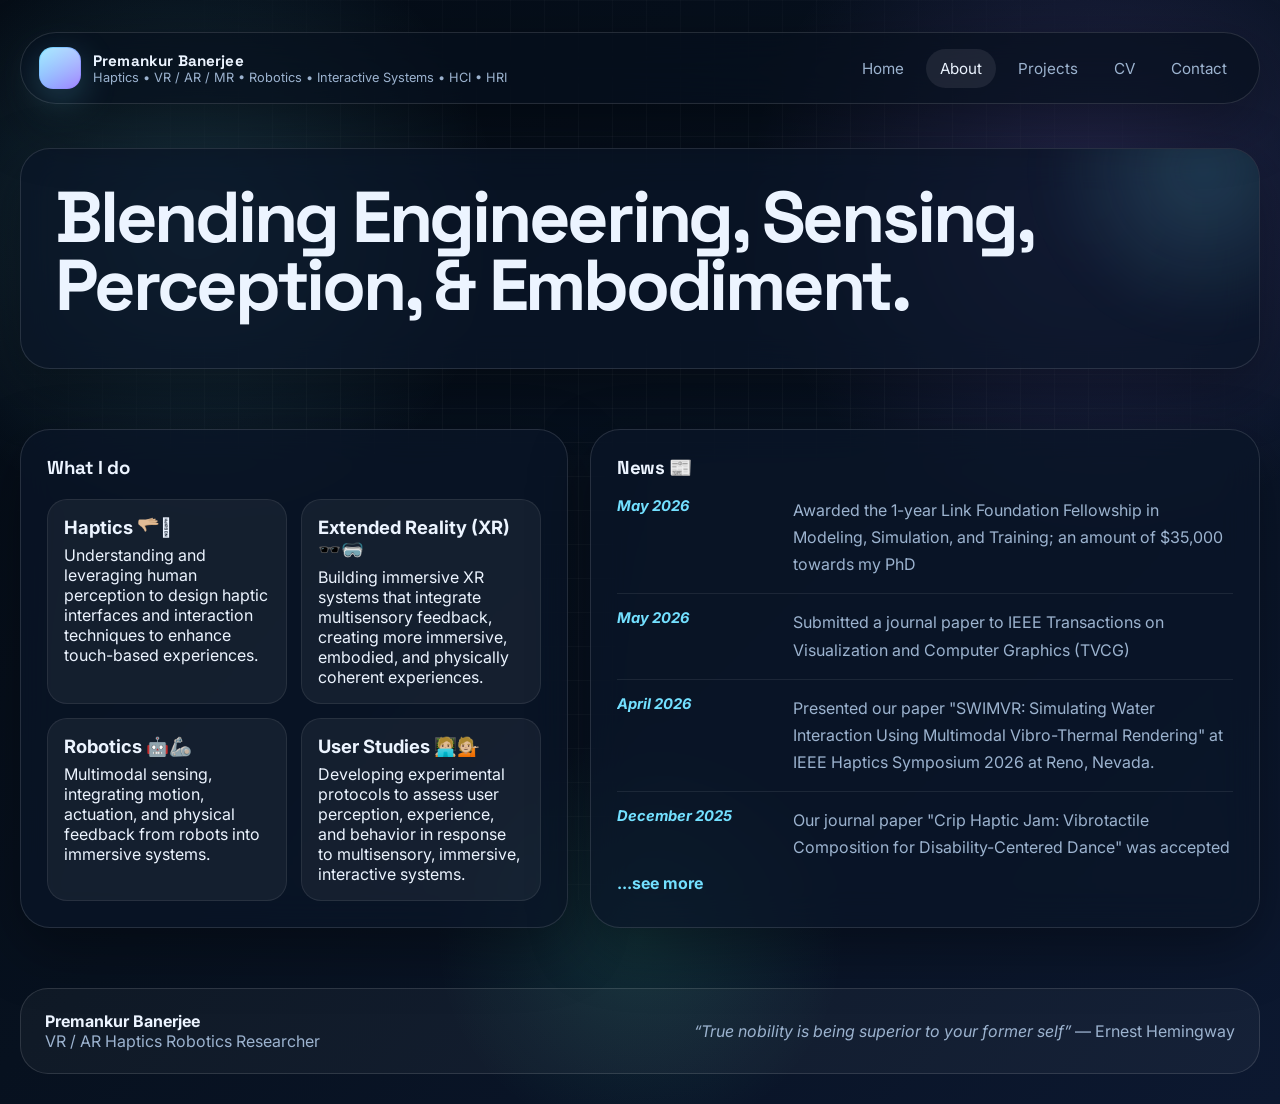
==== about.html @ 3aef7ec9 "Update about.html" ====
<!DOCTYPE html>
<html lang="en">
<head>
  <meta charset="UTF-8" />
  <meta name="viewport" content="width=device-width, initial-scale=1.0" />
  <title>Premankur Banerjee | About</title>
  <meta name="description" content="About Premankur Banerjee." />
  <link rel="preconnect" href="https://fonts.googleapis.com">
  <link rel="preconnect" href="https://fonts.gstatic.com" crossorigin>
  <link href="https://fonts.googleapis.com/css2?family=Inter:wght@400;500;600;700;800&family=Space+Grotesk:wght@500;700&display=swap" rel="stylesheet">
  <link rel="stylesheet" href="style.css" />
  <script src="script.js" defer></script>
</head>

<body>
  <div class="page">
    <div class="nav-wrap">
      <nav>
        <div class="brand">
          <div class="brand-mark"></div>
          <div class="brand-copy">
            <strong>Premankur Banerjee</strong>
            <span>Haptics • VR / AR / MR • Robotics • Interactive Systems • HCI • HRI</span>
          </div>
        </div>

        <div class="nav-links">
          <a href="index.html">Home</a>
          <a href="about.html" class="active">About</a>
          <a href="projects.html">Projects</a>
          <a href="CV_2026_Adm.pdf" target="_blank" rel="noopener noreferrer">CV</a>
          <a href="contact.html">Contact</a>
        </div>
      </nav>
    </div>

    <section class="page-section">
      <div class="page-card reveal">
        <!-- <div class="section-kicker">About</div> -->
        <h1 class="page-title">Blending Engineering, Sensing, Perception, & Embodiment.</h1>
      </div>
    </section>

    <section>
      <div class="about-grid">
        <article class="info-card reveal">
          <h3>What I do</h3>

          <div class="stats-grid">
            <div class="mini-stat">
              <strong>Haptics 🫳🏼🫆</strong>
              <span>Understanding and leveraging human perception to design haptic interfaces and interaction techniques to enhance touch-based experiences.</span>
            </div>

            <div class="mini-stat">
              <strong>Extended Reality (XR) 🕶️🥽</strong>
              <span>Building immersive XR systems that integrate multisensory feedback, creating more immersive, embodied, and physically coherent experiences.</span>
            </div>

            <div class="mini-stat">
              <strong>Robotics 🤖🦾</strong>
              <span>Multimodal sensing, integrating motion, actuation, and physical feedback from robots into immersive systems.</span>
            </div>

            <div class="mini-stat">
              <strong>User Studies 🧑🏼‍💻💁🏼</strong>
              <span>Developing experimental protocols to assess user perception, experience, and behavior in response to multisensory, immersive, interactive systems.</span>
            </div>
          </div>
        </article>

        <article class="timeline-card reveal news-card">
          <h3>News 📰</h3>

          <div class="news-list" id="newsList">
            <div class="news-item">
              <span class="news-date"><em>May 2026</em></span>
              <span class="news-text">Awarded the 1-year Link Foundation Fellowship in Modeling, Simulation, and Training; an amount of $35,000 towards my PhD</span>
            </div>

            <div class="news-item">
              <span class="news-date"><em>May 2026</em></span>
              <span class="news-text">Submitted a journal paper to IEEE Transactions on Visualization and Computer Graphics (TVCG)</span>
            </div>
            
            <div class="news-item">
              <span class="news-date"><em>April 2026</em></span>
              <span class="news-text">Presented our paper "SWIMVR: Simulating Water Interaction Using Multimodal Vibro-Thermal Rendering" at IEEE Haptics Symposium 2026 at Reno, Nevada.</span>
            </div>

            <div class="news-item">
              <span class="news-date"><em>December 2025</em></span>
              <span class="news-text">Our journal paper "Crip Haptic Jam: Vibrotactile Composition for Disability-Centered Dance" was accepted and published at IEEE Transactions on Haptics (ToH) Special Issue: Haptics for the Arts</span>
            </div>

            <div class="news-item">
              <span class="news-date"><em>October 2025</em></span>
              <span class="news-text">Passed the PhD Qualifying Examination! Officially a PhD Candidate!🥳🎊🎉</span>
            </div>

            <div class="news-item">
              <span class="news-date"><em>July 2025</em></span>
              <span class="news-text">Presented our paper "Virtual Encounters of the Haptic Kind: Towards a Multi-User VR System for Real-Time Social Touch" at the IEEE World Haptics Conference 2025 in Suwon, South Korea</span>
            </div>
            
            <div class="news-item">
              <span class="news-date"><em>March 2025</em></span>
              <span class="news-text">Presented our paper "The Impact of Airflow and Multisensory Feedback on Immersion and Cybersickness in a VR Surfing Simulation" at the IEEE VR 2025 Conference in Saint-Malo, France</span>
            </div>
          </div>

          <button class="see-more-btn" id="seeMoreBtn" type="button">
            ...see more
          </button>
        </article>
      </div>
    </section>

    <footer>
      <div class="footer-card reveal">
        <div>
          <strong>Premankur Banerjee</strong><br />
          VR / AR Haptics Robotics Researcher
        </div>
        <div><em>“True nobility is being superior to your former self”</em> — Ernest Hemingway</div>
      </div>
    </footer>
  </div>
</body>
</html>
---- style.css ----
:root {
  --bg: #07111f;
  --bg-soft: rgba(10, 22, 40, 0.72);
  --text: #ecf4ff;
  --muted: #9cb3cf;
  --line: rgba(255, 255, 255, 0.12);
  --accent: #73e0ff;
  --accent-2: #9d7bff;
  --accent-3: #4af1b4;
  --shadow: 0 20px 60px rgba(0, 0, 0, 0.35);
  --maxw: 1500px;
}

* { box-sizing: border-box; }
html { scroll-behavior: smooth; }

body {
  margin: 0;
  font-family: 'Inter', system-ui, sans-serif;
  color: var(--text);
  background:
    radial-gradient(circle at 15% 20%, rgba(115, 224, 255, 0.18), transparent 22%),
    radial-gradient(circle at 85% 18%, rgba(157, 123, 255, 0.20), transparent 24%),
    radial-gradient(circle at 50% 85%, rgba(74, 241, 180, 0.12), transparent 18%),
    linear-gradient(135deg, #040b14 0%, #07111f 45%, #0c1830 100%);
  min-height: 100vh;
  overflow-x: hidden;
}

body::before {
  content: "";
  position: fixed;
  inset: 0;
  background-image:
    linear-gradient(rgba(255,255,255,0.035) 1px, transparent 1px),
    linear-gradient(90deg, rgba(255,255,255,0.035) 1px, transparent 1px);
  background-size: 34px 34px;
  mask-image: radial-gradient(circle at center, black 40%, transparent 88%);
  pointer-events: none;
  z-index: 0;
}

a {
  color: inherit;
  text-decoration: none;
}

img {
  max-width: 100%;
  display: block;
}

.page {
  position: relative;
  z-index: 1;
}

.nav-wrap {
  position: sticky;
  top: 16px;
  z-index: 100;
  padding: 16px 20px 0;
}

nav {
  max-width: var(--maxw);
  margin: 0 auto;
  display: flex;
  align-items: center;
  justify-content: space-between;
  gap: 18px;
  padding: 14px 18px;
  border: 1px solid var(--line);
  background: rgba(6, 15, 28, 0.68);
  backdrop-filter: blur(20px);
  border-radius: 999px;
  box-shadow: var(--shadow);
}

.brand {
  display: flex;
  align-items: center;
  gap: 12px;
  min-width: 0;
}

.brand-mark {
  width: 42px;
  height: 42px;
  border-radius: 14px;
  background: linear-gradient(135deg, var(--accent), var(--accent-2));
  box-shadow: 0 10px 35px rgba(115, 224, 255, 0.25);
  position: relative;
  overflow: hidden;
}

.brand-mark::after {
  content: "";
  position: absolute;
  inset: 1px;
  border-radius: 13px;
  background: linear-gradient(180deg, rgba(255,255,255,0.36), rgba(255,255,255,0.06));
  mix-blend-mode: screen;
}

.brand-copy strong {
  display: block;
  font-family: 'Space Grotesk', sans-serif;
  font-size: 0.95rem;
  letter-spacing: 0.01em;
  white-space: nowrap;
}

.brand-copy {
  min-width: 0;
}

.brand-copy strong,
.brand-copy span {
  max-width: 100%;
  overflow: hidden;
  text-overflow: ellipsis;
}

.brand-copy span {
  display: block;
  color: var(--muted);
  font-size: 0.8rem;
  white-space: nowrap;
}

.nav-links {
  display: flex;
  align-items: center;
  gap: 8px;
  flex-wrap: wrap;
  justify-content: flex-end;
}

.nav-links a {
  padding: 10px 14px;
  border-radius: 999px;
  color: var(--muted);
  transition: 0.25s ease;
  font-size: 0.95rem;
}

.nav-links a:hover,
.nav-links a.active {
  background: rgba(255,255,255,0.08);
  color: var(--text);
}

.hero {
  max-width: var(--maxw);
  margin: 28px auto 0;
  padding: 40px 20px 20px;
  display: grid;
  grid-template-columns: 1fr;
  gap: 22px;
  align-items: stretch;
}

.hero-card,
.glass,
.info-card,
.timeline-card,
.project-card,
.cv-card,
.contact-card,
.page-card {
  border: 1px solid var(--line);
  background: var(--bg-soft);
  backdrop-filter: blur(18px);
  border-radius: 30px;
  box-shadow: var(--shadow);
}

.hero-main,
.page-card {
  padding: 34px;
  position: relative;
  overflow: hidden;
}

.hero-main::before,
.page-card::before {
  content: "";
  position: absolute;
  inset: auto -10% 8% auto;
  width: 360px;
  height: 360px;
  background: radial-gradient(circle, rgba(115,224,255,0.18), transparent 62%);
  filter: blur(20px);
  pointer-events: none;
}

.eyebrow {
  display: inline-flex;
  align-items: center;
  gap: 8px;
  width: fit-content;
  border: 1px solid rgba(255,255,255,0.14);
  border-radius: 999px;
  padding: 10px 14px;
  color: #d9e7fb;
  background: rgba(255,255,255,0.05);
  font-size: 0.9rem;
  margin-bottom: 18px;
}

.dot {
  width: 10px;
  height: 10px;
  border-radius: 50%;
  background: linear-gradient(135deg, var(--accent-3), var(--accent));
  box-shadow: 0 0 20px rgba(74,241,180,0.8);
}

.hero-intro {
  display: flex;
  flex-direction: column;
  gap: 28px;
}

.hero-top {
  display: grid;
  grid-template-columns: 200px minmax(0, 1fr);
  gap: 28px;
  align-items: center;
}

.hero-img {
  width: 200px;
  height: 200px;
  min-width: 200px;
  min-height: 200px;
  max-width: 200px;
  max-height: 200px;
  border-radius: 50%;
  object-fit: cover;
  object-position: center;
  flex-shrink: 0;
  aspect-ratio: 1 / 1;
  border: 2px solid rgba(255,255,255,0.2);
  box-shadow: 0 10px 30px rgba(115,224,255,0.25);
}

.hero-top-copy {
  display: flex;
  flex-direction: column;
  gap: 16px;
  align-items: flex-start;
  justify-content: center;
  text-align: left;
  min-width: 0;
}

.hero p.lead,
.hero-bio {
  margin: 0;
  color: var(--muted);
  font-size: 1.08rem;
  line-height: 1.8;
  max-width: 100%;
  text-align: left;
}

.hero-signal-text {
  margin: 0;
  color: var(--muted);
  font-size: 1rem;
  line-height: 1.8;
  max-width: 100%;
  text-align: left;
}

.hero h1,
.hero-title-wide,
.page-title {
  margin: 0;
  font-family: 'Space Grotesk', sans-serif;
  font-size: clamp(2.5rem, 6vw, 5rem);
  line-height: 0.95;
  letter-spacing: -0.045em;
  max-width: 100%;
}

.page-title {
  font-size: clamp(2.3rem, 6vw, 4.5rem);
  margin-bottom: 14px;
}

.gradient-text {
  background: linear-gradient(135deg, #ffffff 15%, #9fe4ff 45%, #b79cff 78%, #7dffcf 100%);
  -webkit-background-clip: text;
  background-clip: text;
  color: transparent;
}

.hero-actions {
  display: flex;
  align-items: center;
  gap: 14px;
  flex-wrap: wrap;
  margin-top: 28px;
}

.btn {
  border: 1px solid transparent;
  border-radius: 999px;
  padding: 14px 20px;
  font-weight: 700;
  transition: transform 0.25s ease, box-shadow 0.25s ease, background 0.25s ease, border-color 0.25s ease;
  display: inline-flex;
  align-items: center;
  gap: 10px;
}

.btn-primary {
  background: linear-gradient(135deg, var(--accent), var(--accent-2));
  color: #08111f;
  box-shadow: 0 14px 32px rgba(115, 224, 255, 0.22);
}

.btn-secondary {
  border-color: var(--line);
  background: rgba(255,255,255,0.04);
  color: var(--text);
}

.btn-primary:hover,
.btn-secondary:hover,
.info-card:hover,
.timeline-card:hover,
.project-card:hover,
.cv-card:hover,
.contact-card:hover,
.page-card:hover {
  transform: translateY(-3px);
}

.focus-tabs {
  padding: 24px 28px;
  display: flex;
  flex-direction: column;
  align-items: flex-start;
  text-align: left;
}
.hero > * {
  width: 100%;
  max-width: none;
  margin: 0;
}

.hero > .focus-tabs {
  width: 100%;
  max-width: none;
  margin: 0;
}
.focus-tabs-header {
  display: flex;
  gap: 12px;
  margin-bottom: 18px;
  flex-wrap: wrap;
  justify-content: flex-start;
  width: 100%;
}

.tab-btn,
.subtab-btn {
  border: 1px solid rgba(255,255,255,0.12);
  background: rgba(255,255,255,0.05);
  color: var(--muted);
  padding: 10px 16px;
  border-radius: 999px;
  font: inherit;
  font-weight: 700;
  cursor: pointer;
  transition: 0.25s ease;
  text-align: left;
  white-space: nowrap;
  flex: 0 0 auto;
}

.tab-btn:hover,
.tab-btn.active,
.subtab-btn:hover,
.subtab-btn.active {
  color: var(--text);
  background: rgba(255,255,255,0.1);
  border-color: rgba(115,224,255,0.28);
}

.tab-panel,
.skills-subpanel {
  display: none;
  width: 100%;
  text-align: left;
}

.tab-panel.active,
.skills-subpanel.active {
  display: block;
}

.focus-pills,
.skills-pills {
  display: flex;
  flex-wrap: wrap;
  gap: 10px;
  justify-content: flex-start;
  align-items: flex-start;
  width: 100%;
}

.skills-subtabs {
  display: flex;
  flex-wrap: nowrap;
  gap: 10px;
  justify-content: flex-start;
  align-items: flex-start;
  width: 100%;
  overflow-x: auto;
  padding-bottom: 6px;
  margin-bottom: 18px;
  scrollbar-width: thin;
  scrollbar-color: rgba(115,224,255,0.4) transparent;
}

.skills-subtabs::-webkit-scrollbar {
  height: 8px;
}

.skills-subtabs::-webkit-scrollbar-track {
  background: transparent;
}

.skills-subtabs::-webkit-scrollbar-thumb {
  background: rgba(115,224,255,0.35);
  border-radius: 999px;
}

#tab-skills {
  width: 100%;
  text-align: left;
}

.skills-subpanel {
  width: 100%;
  text-align: left;
}

.skills-pills {
  justify-content: flex-start;
}

.pill {
  padding: 10px 12px;
  border-radius: 999px;
  background: rgba(255,255,255,0.06);
  border: 1px solid rgba(255,255,255,0.1);
  color: #dce9ff;
  font-size: 0.9rem;
  text-align: left;
}

section,
.page-section {
  max-width: var(--maxw);
  margin: 0 auto;
  padding: 60px 20px 0;
}

.section-kicker {
  color: var(--accent);
  font-size: 0.84rem;
  letter-spacing: 0.16em;
  text-transform: uppercase;
  font-weight: 700;
  margin-bottom: 12px;
}

.section-header {
  display: grid;
  grid-template-columns: 0.9fr 1.1fr;
  gap: 26px;
  align-items: end;
  margin-bottom: 26px;
}

.section-header h2,
.project-card h3,
.cv-card h3,
.contact-card h3,
.timeline-card h3,
.info-card h3 {
  margin: 0;
  font-family: 'Space Grotesk', sans-serif;
  letter-spacing: -0.02em;
}

.section-header h2 {
  font-size: clamp(2rem, 4vw, 3.2rem);
  line-height: 1;
}

.section-header p,
.project-card p,
.cv-card p,
.contact-card p,
.timeline-card p,
.info-card p,
.page-card p {
  color: var(--muted);
  line-height: 1.7;
}

.about-grid {
  display: grid;
  grid-template-columns: 0.9fr 1.1fr;
  gap: 22px;
  align-items: stretch;
}

.info-card,
.timeline-card,
.project-card,
.cv-card,
.contact-card {
  padding: 26px;
  transition: transform 0.25s ease, border-color 0.25s ease, background 0.25s ease;
}

.info-card:hover,
.timeline-card:hover,
.project-card:hover,
.cv-card:hover,
.contact-card:hover {
  border-color: rgba(115,224,255,0.28);
  background: rgba(10, 22, 40, 0.78);
}

.stats-grid {
  margin-top: 20px;
  display: grid;
  grid-template-columns: repeat(2, minmax(0, 1fr));
  gap: 14px;
}

.mini-stat {
  padding: 16px;
  border-radius: 20px;
  background: rgba(255,255,255,0.05);
  border: 1px solid rgba(255,255,255,0.08);
}

.mini-stat strong {
  display: block;
  font-size: 1.15rem;
  margin-bottom: 6px;
}

.timeline {
  display: grid;
  gap: 14px;
  margin-top: 18px;
}

.timeline-item {
  display: grid;
  grid-template-columns: 92px 1fr;
  gap: 16px;
  padding: 16px 0;
  border-top: 1px solid rgba(255,255,255,0.08);
}

.timeline-item:first-child {
  border-top: 0;
  padding-top: 0;
}

.timeline-year {
  color: var(--accent);
  font-weight: 700;
  font-size: 0.92rem;
}

.timeline-item h4 {
  margin: 0 0 6px;
  font-size: 1rem;
}

.project-grid {
  display: grid;
  grid-template-columns: repeat(3, minmax(0, 1fr));
  gap: 20px;
}

.project-card {
  display: flex;
  flex-direction: column;
  min-height: 320px;
  position: relative;
  overflow: hidden;
}

.project-badge {
  display: inline-flex;
  width: fit-content;
  padding: 8px 12px;
  border-radius: 999px;
  background: rgba(255,255,255,0.06);
  border: 1px solid rgba(255,255,255,0.1);
  color: #dbe7ff;
  font-size: 0.82rem;
  margin-bottom: 18px;
}

.project-card::after {
  content: "";
  position: absolute;
  width: 160px;
  height: 160px;
  right: -40px;
  bottom: -40px;
  border-radius: 50%;
  background: radial-gradient(circle, rgba(115,224,255,0.16), transparent 65%);
  pointer-events: none;
}

.project-links {
  margin-top: auto;
  display: flex;
  gap: 14px;
  flex-wrap: wrap;
  padding-top: 18px;
}

.project-links a,
.cv-links a,
.contact-links a {
  color: var(--accent);
  font-weight: 600;
}

.projects-showcase {
  max-width: var(--maxw);
  margin: 0 auto;
  padding: 72px 20px 0;
}

.projects-panel {
  display: grid;
  gap: 48px;
}

.projects-intro {
  display: grid;
  grid-template-columns: minmax(260px, 0.75fr) minmax(0, 1fr);
  gap: 28px;
  align-items: end;
  padding: 34px;
  border: 1px solid var(--line);
  background: linear-gradient(135deg, rgba(10, 22, 40, 0.84), rgba(10, 22, 40, 0.52));
  backdrop-filter: blur(18px);
  border-radius: 30px;
  box-shadow: var(--shadow);
  position: relative;
  overflow: hidden;
}

.projects-intro::after {
  content: "";
  position: absolute;
  width: 340px;
  height: 340px;
  right: -120px;
  top: -120px;
  border-radius: 50%;
  background: radial-gradient(circle, rgba(74,241,180,0.16), transparent 66%);
  pointer-events: none;
}

.projects-intro > * {
  position: relative;
  z-index: 1;
}

.projects-intro p {
  margin: 0;
  color: var(--muted);
  line-height: 1.75;
  font-size: 1.04rem;
}

.projects-list {
  display: grid;
  gap: 58px;
}

.project-feature {
  display: grid;
  gap: 24px;
}

.project-feature-header {
  display: block;
  padding-top: 30px;
  border-top: 1px solid rgba(255,255,255,0.14);
}


.project-feature:first-child .project-feature-header {
  padding-top: 0;
  border-top: 0;
}

.project-index {
  display: grid;
  place-items: center;
  width: 58px;
  height: 58px;
  border-radius: 20px;
  border: 1px solid rgba(115,224,255,0.28);
  background: linear-gradient(135deg, rgba(115,224,255,0.2), rgba(157,123,255,0.14));
  color: #eaf8ff;
  font-family: 'Space Grotesk', sans-serif;
  font-weight: 700;
}

.project-feature h2 {
  margin: 0;
  font-family: 'Space Grotesk', sans-serif;
  font-size: clamp(2rem, 4vw, 3.35rem);
  line-height: 1.04;
  letter-spacing: 0;
}

.project-feature-header p {
  margin: 16px 0 0;
  max-width: none;
  color: var(--muted);
  line-height: 1.75;
  font-size: 1.04rem;
}

.project-parts {
  display: grid;
  gap: 18px;
}

.project-part {
  display: grid;
  grid-template-columns: minmax(240px, 360px) minmax(0, 1fr);
  gap: 24px;
  align-items: stretch;
  padding: 18px;
  border: 1px solid rgba(255,255,255,0.12);
  background: rgba(10, 22, 40, 0.66);
  backdrop-filter: blur(18px);
  border-radius: 26px;
  box-shadow: 0 18px 44px rgba(0, 0, 0, 0.22);
  transition: transform 0.25s ease, border-color 0.25s ease, background 0.25s ease;
  overflow: hidden;
}

.project-part:hover {
  transform: translateY(-3px);
  border-color: rgba(115,224,255,0.28);
  background: rgba(10, 22, 40, 0.78);
}

.project-media {
  margin: 0;
  min-height: 210px;
  aspect-ratio: 16 / 10;
  border-radius: 20px;
  overflow: hidden;
  border: 1px solid rgba(255,255,255,0.12);
  background:
    linear-gradient(135deg, rgba(115,224,255,0.16), rgba(157,123,255,0.12)),
    rgba(255,255,255,0.04);
  display: grid;
  place-items: center;
}

.project-media img,
.project-media video {
  width: 100%;
  height: 100%;
  object-fit: cover;
  display: block;
}

.project-media.is-placeholder {
  color: rgba(236,244,255,0.72);
  font-weight: 700;
  text-transform: uppercase;
  font-size: 0.78rem;
  letter-spacing: 0.12em;
  position: relative;
}

.project-media.is-placeholder::before {
  content: "";
  position: absolute;
  inset: 16px;
  border: 1px dashed rgba(255,255,255,0.22);
  border-radius: 16px;
}

.project-media.is-placeholder span {
  position: relative;
  z-index: 1;
}

.project-part-copy {
  min-width: 0;
  display: flex;
  flex-direction: column;
  justify-content: center;
  padding: 8px 6px;
}

.project-part-copy h3 {
  margin: 0;
  font-family: 'Space Grotesk', sans-serif;
  font-size: clamp(0.9rem, 1.3vw, 1.2rem);
  line-height: 1.15;
  letter-spacing: 0;
}

.project-part-copy p {
  margin: 12px 0 0;
  color: var(--muted);
  line-height: 1.75;
}

.cv-grid,
.contact-grid {
  display: grid;
  grid-template-columns: repeat(2, minmax(0, 1fr));
  gap: 20px;
}

.cv-list,
.contact-list {
  display: grid;
  gap: 14px;
  margin-top: 18px;
}

.cv-item,
.contact-item {
  padding: 14px 16px;
  border-radius: 18px;
  background: rgba(255,255,255,0.05);
  border: 1px solid rgba(255,255,255,0.08);
}

.contact-item a {
  display: inline-flex;
  align-items: center;
  gap: 10px;
  color: #dce9ff;
  word-break: break-word;
}

.contact-item svg {
  width: 18px;
  height: 18px;
  flex-shrink: 0;
  color: var(--accent);
}

footer {
  max-width: var(--maxw);
  margin: 60px auto 0;
  padding: 0 20px 30px;
}

.footer-card {
  display: flex;
  align-items: center;
  justify-content: space-between;
  gap: 16px;
  padding: 22px 24px;
  border-radius: 28px;
  border: 1px solid var(--line);
  background: rgba(255,255,255,0.04);
  color: var(--muted);
}

.footer-card strong {
  color: var(--text);
}

.reveal {
  opacity: 0;
  transform: translateY(26px);
  transition: 0.7s ease;
}

.reveal.visible {
  opacity: 1;
  transform: translateY(0);
}

@media (max-width: 1080px) {
  .section-header,
  .about-grid,
  .project-grid,
  .cv-grid,
  .contact-grid,
  .projects-intro {
    grid-template-columns: 1fr;
  }

  .project-part {
    grid-template-columns: minmax(220px, 0.75fr) minmax(0, 1fr);
  }
}

@media (max-width: 760px) {
  .nav-wrap {
    top: 8px;
    padding: 10px 12px 0;
  }

  nav {
    border-radius: 26px;
    padding: 14px;
    flex-direction: column;
    align-items: stretch;
  }

  .nav-links {
    justify-content: space-between;
  }

  .hero {
    padding-top: 22px;
  }

  .hero-main,
  .focus-tabs,
  .info-card,
  .timeline-card,
  .project-card,
  .cv-card,
  .contact-card,
  .page-card {
    padding: 22px;
  }

  .hero-top {
    grid-template-columns: 1fr;
    align-items: start;
  }

  .hero-img {
    width: 180px;
    height: 180px;
    min-width: 180px;
    min-height: 180px;
    max-width: 180px;
    max-height: 180px;
  }

  .stats-grid {
    grid-template-columns: 1fr;
  }

  .timeline-item {
    grid-template-columns: 1fr;
    gap: 8px;
  }

  .projects-showcase {
    padding: 42px 12px 0;
  }

  .projects-intro {
    padding: 22px;
    border-radius: 24px;
  }

  .project-feature-header,
  .project-part {
    grid-template-columns: 1fr;
  }

  .project-feature-header {
    gap: 14px;
  }

  .project-index {
    width: 48px;
    height: 48px;
    border-radius: 16px;
  }

  .project-part {
    padding: 14px;
    border-radius: 22px;
  }

  .project-media {
    min-height: 180px;
  }

  .footer-card {
    flex-direction: column;
    align-items: flex-start;
  }
}

.news-card {
  overflow: hidden;
}
.news-card h3 {
  margin-bottom: 18px;
}
.news-list {
  display: grid;
  gap: 0;
  max-height: 360px;
  overflow: hidden;
  transition: max-height 0.35s ease;
}

.news-list.expanded {
  max-height: 1200px;
}

.news-item {
  display: grid;
  grid-template-columns: 150px minmax(0, 1fr);
  gap: 26px;
  padding: 15px 0;
  border-top: 1px solid rgba(255,255,255,0.08);
}

.news-item:first-child {
  border-top: 0;
  padding-top: 0;
}

.news-date {
  color: var(--accent);
  font-weight: 700;
  font-size: 0.92rem;
  white-space: nowrap;
  min-width: 150px;
}

.news-text {
  color: var(--muted);
  line-height: 1.7;
}

.see-more-btn {
  margin-top: 16px;
  border: 0;
  background: transparent;
  color: var(--accent);
  font: inherit;
  font-weight: 700;
  cursor: pointer;
  padding: 0;
}

.see-more-btn:hover {
  text-decoration: underline;
}

.see-more-btn.hidden {
  display: none;
}

@media (max-width: 760px) {
  .news-item {
    grid-template-columns: 1fr;
    gap: 6px;
  }
    .news-date {
    min-width: 0;
  }
}
.project-part-copy h3 a {
  color: inherit;
  text-decoration: none;
  transition: color 0.25s ease;
}

.project-part-copy h3 a:hover {
  color: var(--accent);
}

/* YouTube media blocks */
.project-media.youtube-video {
  position: relative;
  display: block;
  width: 100%;
  min-height: 0;
  aspect-ratio: 16 / 9;
  margin: 0;
  padding: 0 !important;
  overflow: hidden;
  background: #000;
  border-radius: 20px;
}

/* Fill the complete media area */
.project-media.youtube-video .youtube-player-host,
.project-media.youtube-video iframe {
  position: absolute;
  inset: 0;
  display: block;
  width: 100% !important;
  height: 100% !important;
  margin: 0;
  padding: 0;
  border: 0;
}
.project-media video.align-video-left {
  object-fit: cover;
  object-position: left center;
}
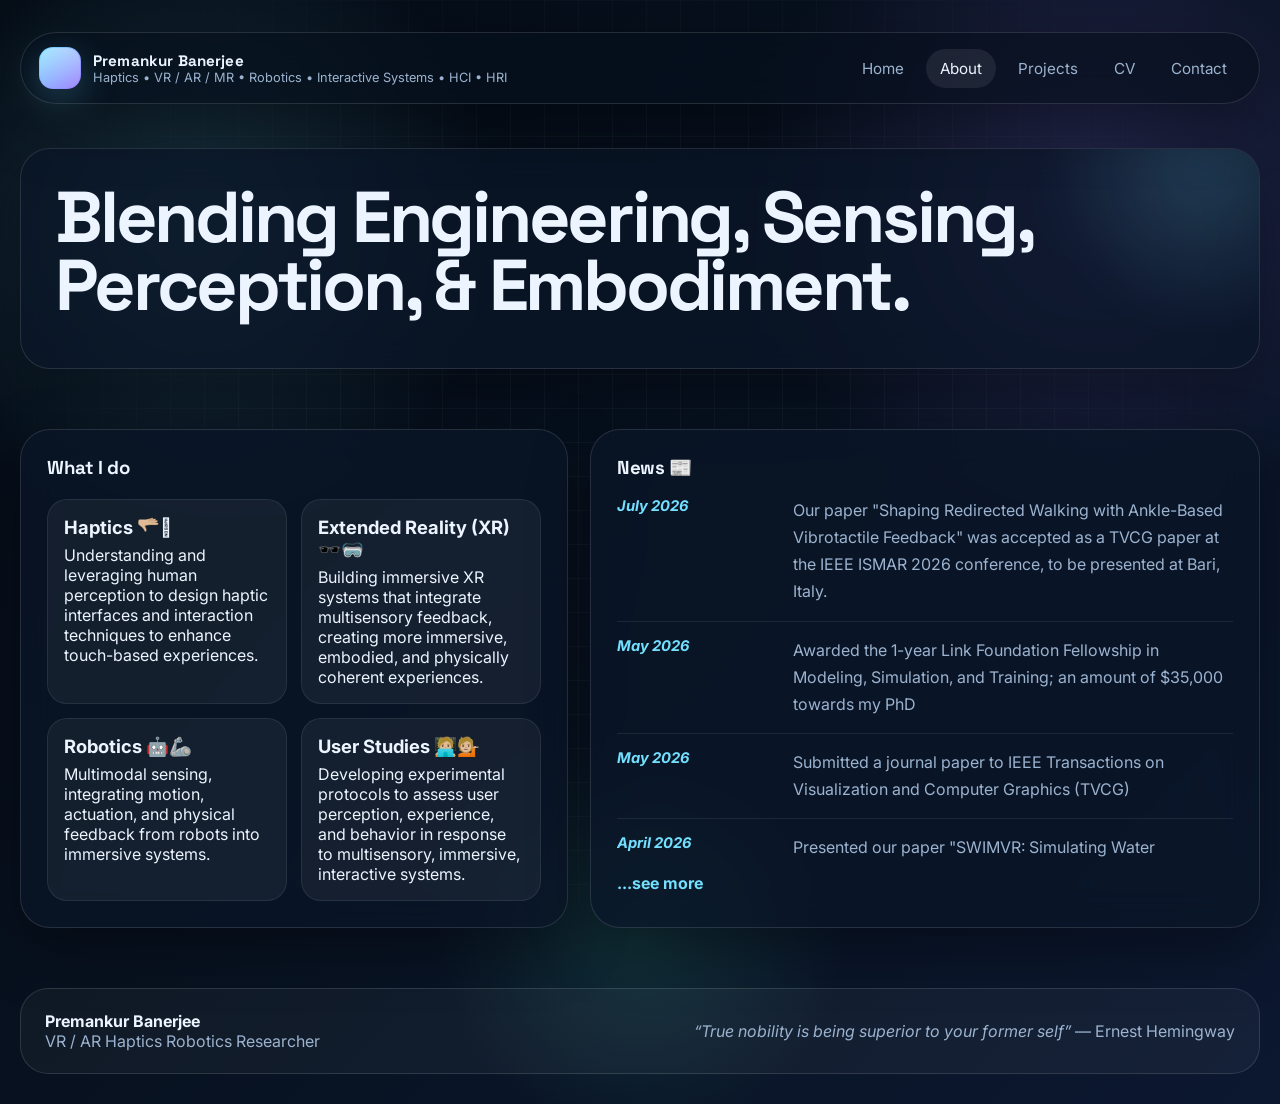
==== commit 6ced2f03: "Update about.html" ====
--- a/about.html
+++ b/about.html
@@ -74,6 +74,11 @@
 
           <div class="news-list" id="newsList">
             <div class="news-item">
+              <span class="news-date"><em>July 2026</em></span>
+              <span class="news-text">Our paper "Shaping Redirected Walking with Ankle-Based Vibrotactile Feedback" was accepted as a TVCG paper at the IEEE ISMAR 2026 conference, to be presented at Bari, Italy.</span>
+            </div>
+
+            <div class="news-item">
               <span class="news-date"><em>May 2026</em></span>
               <span class="news-text">Awarded the 1-year Link Foundation Fellowship in Modeling, Simulation, and Training; an amount of $35,000 towards my PhD</span>
             </div>
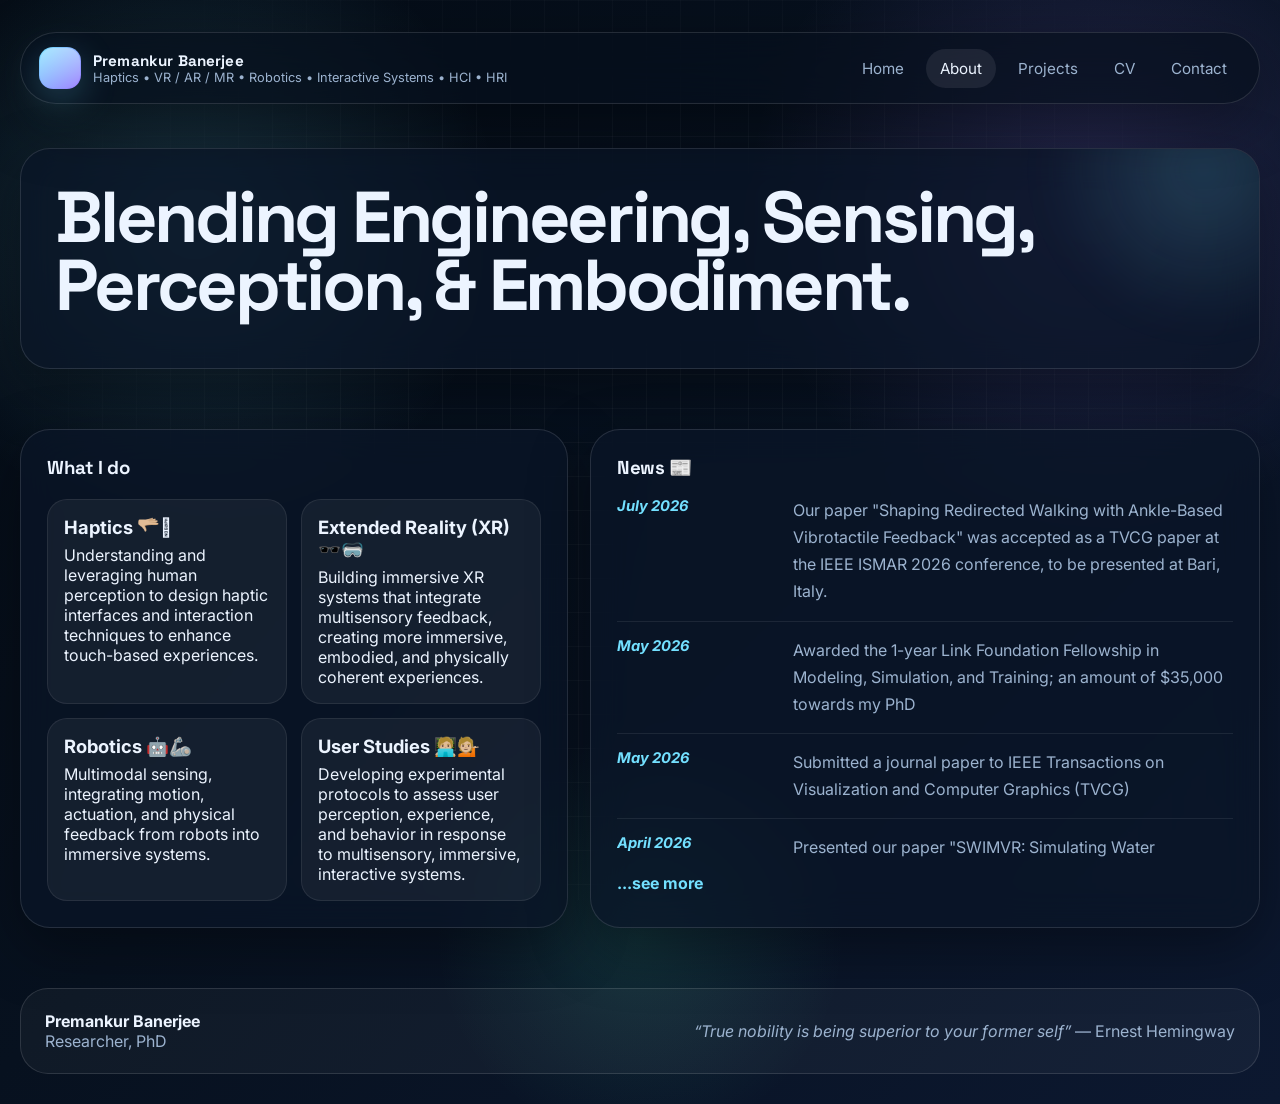
==== commit 4f4ac688: "Update about.html" ====
--- a/about.html
+++ b/about.html
@@ -125,7 +125,7 @@
       <div class="footer-card reveal">
         <div>
           <strong>Premankur Banerjee</strong><br />
-          VR / AR Haptics Robotics Researcher
+          Researcher, PhD
         </div>
         <div><em>“True nobility is being superior to your former self”</em> — Ernest Hemingway</div>
       </div>
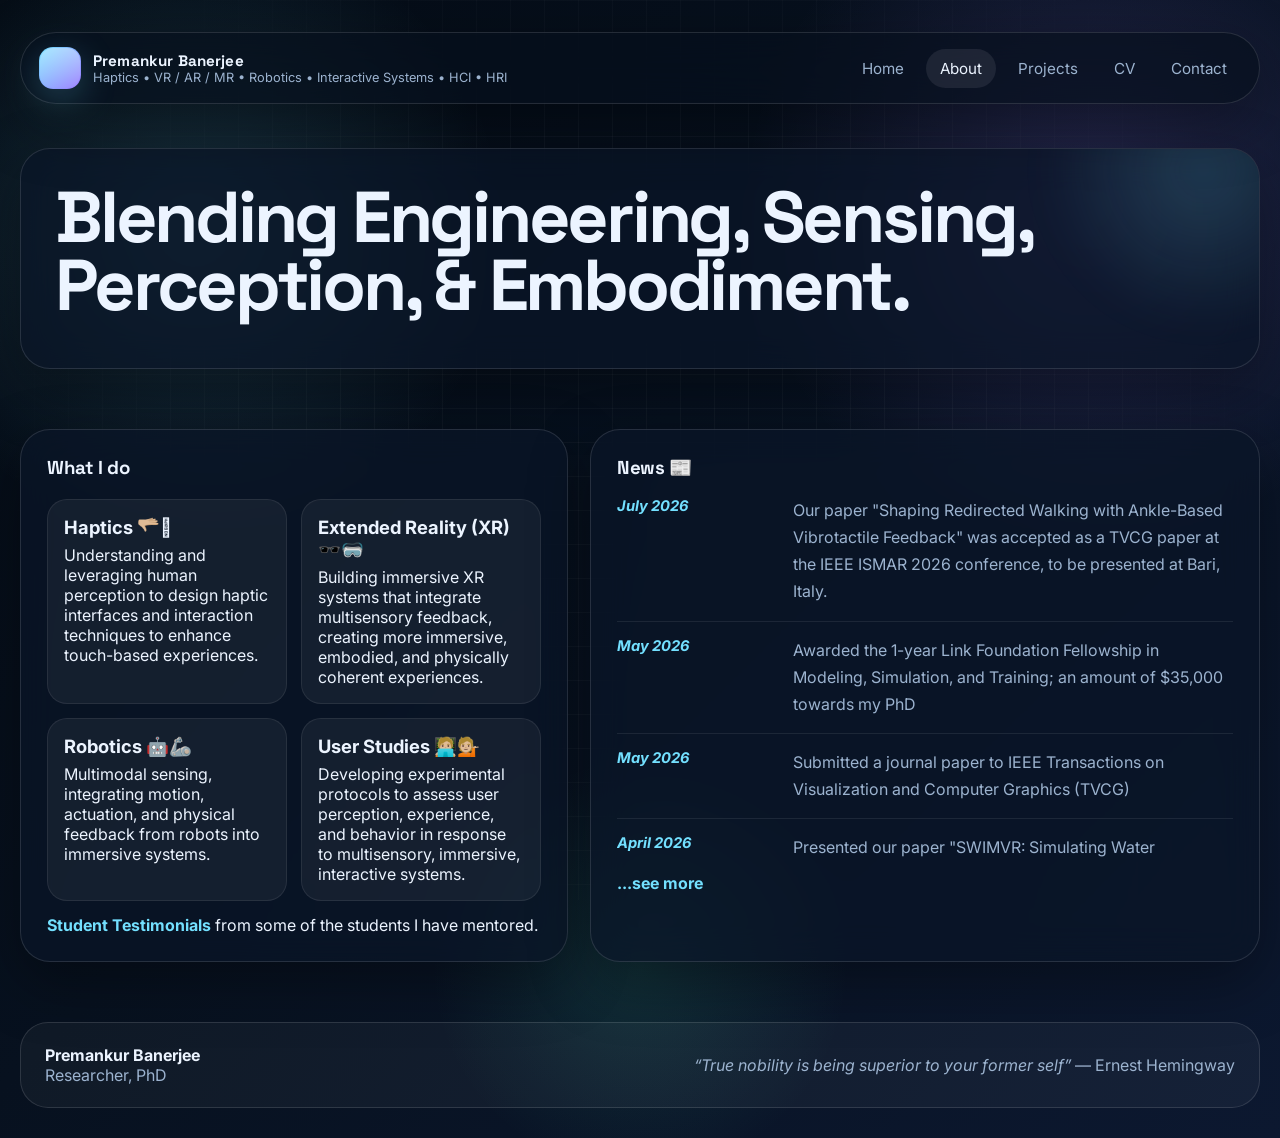
==== commit 7538c5e7: "Update about.html" ====
--- a/about.html
+++ b/about.html
@@ -66,6 +66,19 @@
               <strong>User Studies 🧑🏼‍💻💁🏼</strong>
               <span>Developing experimental protocols to assess user perception, experience, and behavior in response to multisensory, immersive, interactive systems.</span>
             </div>
+
+            <div style="grid-column: 1 / -1;">
+              <span>
+                <a href="https://drive.google.com/file/d/1TDxbVfy9VCAgjrTBIL4us-nXoTW_kKuj/view?usp=drive_link"
+                   target="_blank"
+                   rel="noopener noreferrer"
+                   style="color: var(--accent); font-weight: 700;">
+                  <strong>Student Testimonials</strong>
+                </a>
+                from some of the students I have mentored.
+              </span>
+            </div>
+            
           </div>
         </article>
 
--- a/style.css
+++ b/style.css
@@ -292,7 +292,13 @@
 }
 
 .gradient-text {
-  background: linear-gradient(135deg, #ffffff 15%, #9fe4ff 45%, #b79cff 78%, #7dffcf 100%);
+  background: linear-gradient(135deg, #ffffff 5%, #9fe4ff 45%, #b79cff 78%, #7dffcf 100%);
+  -webkit-background-clip: text;
+  background-clip: text;
+  color: transparent;
+}
+.gradient-text2 {
+  background: linear-gradient(135deg, #ffffff 15%, #ff0000 45%, #ae00ff 78%, #ff7700 100%);
   -webkit-background-clip: text;
   background-clip: text;
   color: transparent;
@@ -874,6 +880,38 @@
   color: var(--accent);
 }
 
+.contact-icons {
+  display: flex;
+  align-items: center;
+  gap: 16px;
+  margin-top: 14px;
+}
+
+.contact-icon-link {
+  width: 22px;
+  height: 22px;
+  display: inline-grid;
+  place-items: center;
+  border-radius: 0;
+  border: 0;
+  background: transparent;
+  color: var(--accent);
+  flex: 0 0 auto;
+  line-height: 0;
+  transition: transform 0.25s ease, color 0.25s ease;
+}
+
+.contact-icon-link:hover {
+  transform: translateY(-2px);
+  color: var(--text);
+}
+
+.contact-icon-link svg {
+  width: 18px;
+  height: 18px;
+  display: block;
+}
+
 footer {
   max-width: var(--maxw);
   margin: 60px auto 0;
@@ -1130,3 +1168,174 @@
 }
 
 
+.contact-page-section {
+  padding-top: 60px;
+}
+
+/* Main contact card */
+.contact-main-card {
+  width: 100%;
+  min-height: 340px;
+  display: flex;
+  flex-direction: column;
+  justify-content: center;
+}
+
+/* Smaller heading that uses the full card width */
+.contact-main-card .contact-page-title {
+  width: 100%;
+  max-width: none;
+
+  margin: 0 0 28px;
+
+  font-size: clamp(1.8rem, 2.6vw, 2.6rem);
+  line-height: 1.12;
+  letter-spacing: -0.035em;
+}
+
+/* Larger introductory text styled like a subsection heading */
+.contact-main-card .contact-intro {
+  width: 100%;
+  max-width: none;
+
+  margin: 0;
+
+  font-family: "Space Grotesk", sans-serif;
+  font-size: clamp(1.25rem, 1.7vw, 1.55rem);
+  font-weight: 700;
+  line-height: 1.5;
+  letter-spacing: -0.015em;
+
+  color: var(--muted);
+}
+
+/* More spacing above and between icons */
+.contact-main-card .contact-icons {
+  display: flex;
+  align-items: center;
+
+  gap: 50px;
+  margin-top: 30px;
+}
+
+/* Larger clickable icon area */
+.contact-main-card .contact-icon-link {
+  width: 32px;
+  height: 32px;
+
+  display: inline-grid;
+  place-items: center;
+
+  flex: 0 0 auto;
+}
+
+/* Larger visible SVG icons */
+.contact-main-card .contact-icon-link svg {
+  width: 50px;
+  height: 50px;
+}
+
+/* Mobile adjustments */
+@media (max-width: 760px) {
+  .contact-page-section {
+    padding-top: 42px;
+  }
+
+  .contact-main-card {
+    min-height: 0;
+  }
+
+  .contact-main-card .contact-page-title {
+    font-size: clamp(1.8rem, 8vw, 2.35rem);
+    line-height: 1.15;
+    margin-bottom: 22px;
+  }
+
+  .contact-main-card .contact-intro {
+    font-size: 1.1rem;
+    line-height: 1.55;
+  }
+
+  .contact-main-card .contact-icons {
+    gap: 24px;
+    margin-top: 26px;
+  }
+
+  .contact-main-card .contact-icon-link {
+    width: 30px;
+    height: 30px;
+  }
+
+  .contact-main-card .contact-icon-link svg {
+    width: 23px;
+    height: 23px;
+  }
+}
+
+/* =========================================================
+   COLORFUL FOCUS AREAS + SKILLS TABS
+   ========================================================= */
+
+.focus-tabs-header {
+  /* Change these four colors whenever you want */
+  --focus-color-1: #4af1b4;
+  --focus-color-2: #73e0ff;
+
+  --skills-color-1: #9d7bff;
+  --skills-color-2: #e180ff;
+}
+
+/* Shared button styling, similar to Explore Projects */
+.focus-tabs-header .tab-btn {
+  padding: 13px 20px;
+  border-radius: 999px;
+  border: 1px solid transparent;
+
+  font-weight: 700;
+  color: #08111f;
+
+  cursor: pointer;
+  opacity: 0.72;
+
+  transition:
+    transform 0.25s ease,
+    opacity 0.25s ease,
+    box-shadow 0.25s ease,
+    filter 0.25s ease;
+}
+
+/* Focus Areas color */
+.focus-tabs-header .tab-btn[data-tab="focus"] {
+  background: linear-gradient(
+    135deg,
+    var(--focus-color-1),
+    var(--focus-color-2)
+  );
+}
+
+/* Skills color */
+.focus-tabs-header .tab-btn[data-tab="skills"] {
+  background: linear-gradient(
+    135deg,
+    var(--skills-color-1),
+    var(--skills-color-2)
+  );
+}
+
+/* Hover effect */
+.focus-tabs-header .tab-btn:hover {
+  color: #08111f;
+  opacity: 1;
+  transform: translateY(-2px);
+  filter: brightness(1.05);
+}
+
+/* Currently selected tab */
+.focus-tabs-header .tab-btn.active {
+  color: #08111f;
+  opacity: 1;
+  transform: translateY(-2px);
+  box-shadow:
+    0 12px 28px rgba(0, 0, 0, 0.25),
+    0 0 22px rgba(115, 224, 255, 0.18);
+}
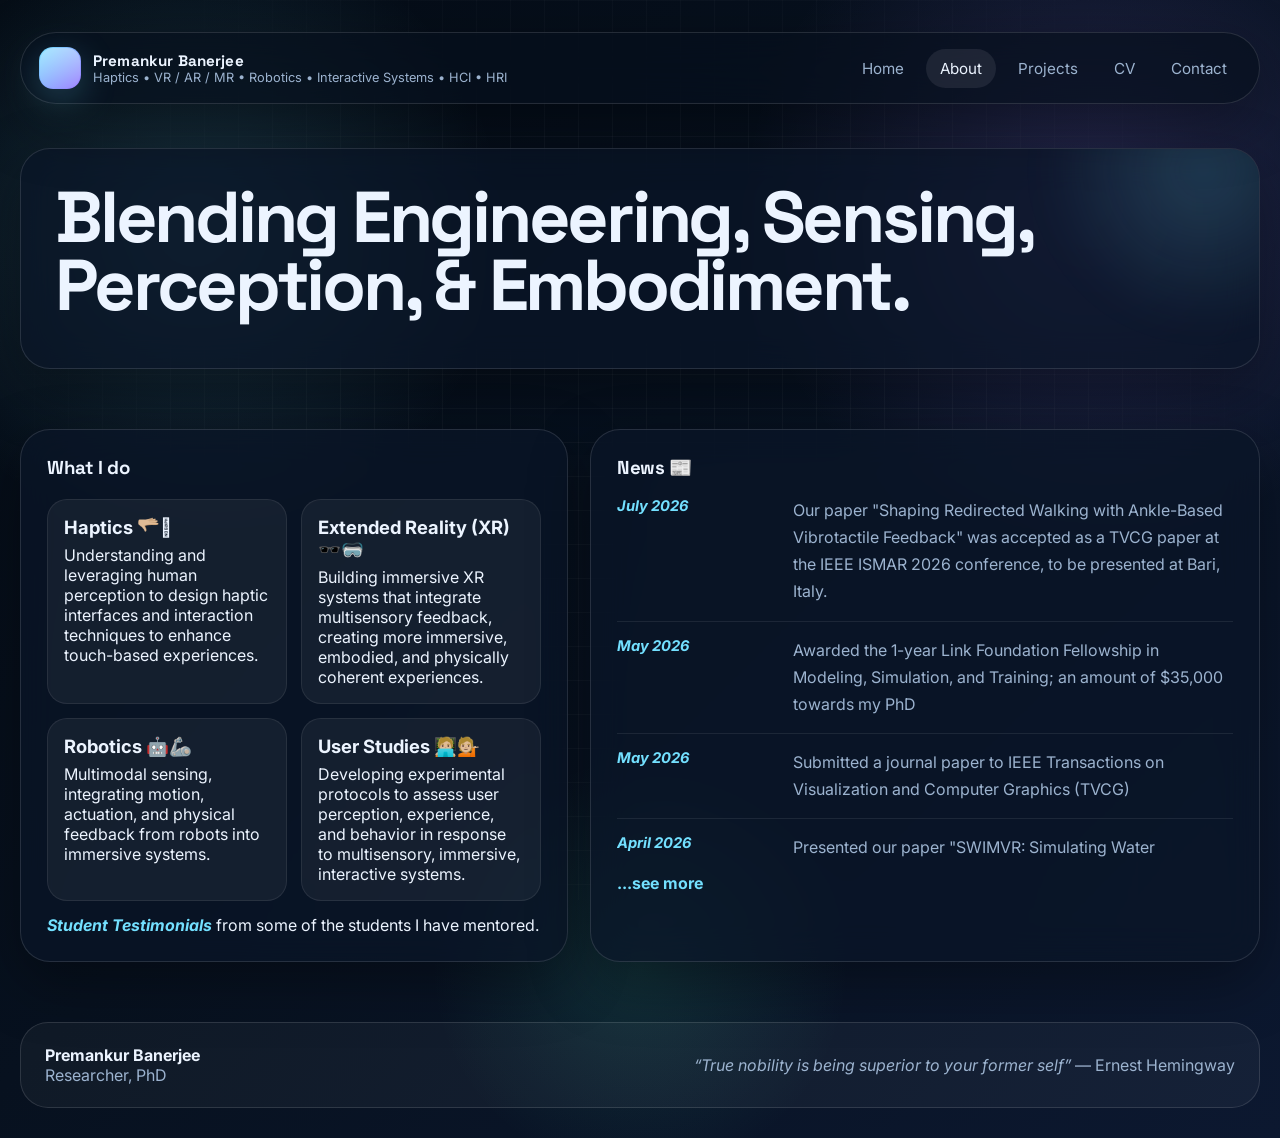
==== commit ac12ac9d: "Update about.html" ====
--- a/about.html
+++ b/about.html
@@ -73,7 +73,7 @@
                    target="_blank"
                    rel="noopener noreferrer"
                    style="color: var(--accent); font-weight: 700;">
-                  <strong>Student Testimonials</strong>
+                  <em>Student Testimonials</em>
                 </a>
                 from some of the students I have mentored.
               </span>
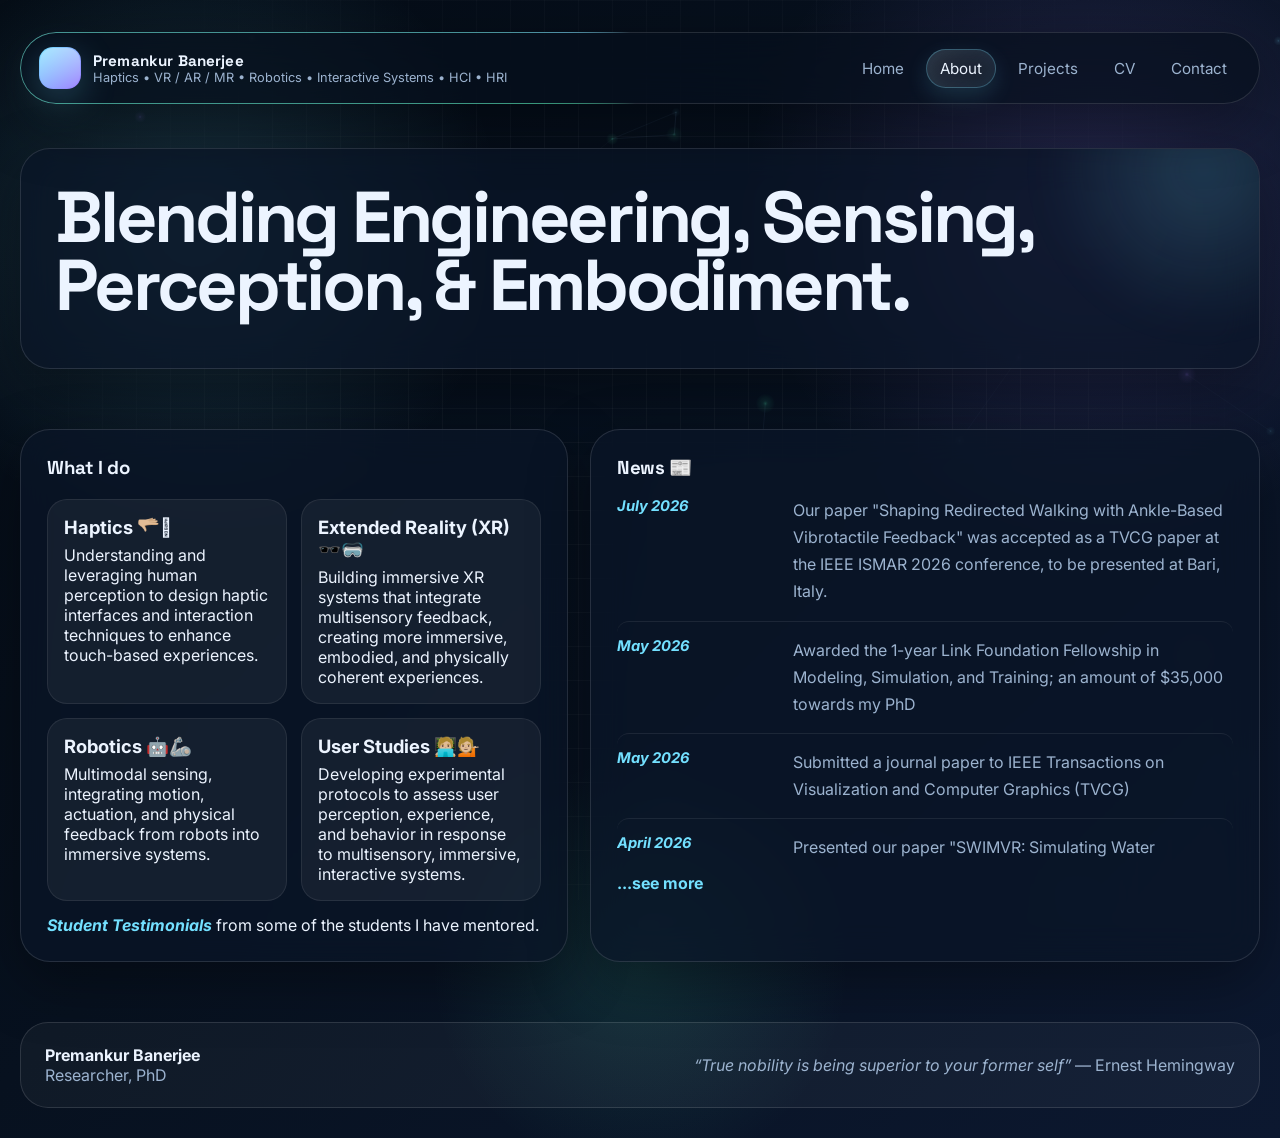
==== commit 75522b1c: "Add motion and page-transition layer Introduce fx.css and fx.js, an additive animation layer scoped " ====
--- a/about.html
+++ b/about.html
@@ -9,6 +9,8 @@
   <link rel="preconnect" href="https://fonts.gstatic.com" crossorigin>
   <link href="https://fonts.googleapis.com/css2?family=Inter:wght@400;500;600;700;800&family=Space+Grotesk:wght@500;700&display=swap" rel="stylesheet">
   <link rel="stylesheet" href="style.css" />
+  <link rel="stylesheet" href="fx.css" />
+  <script src="fx.js"></script>
   <script src="script.js" defer></script>
 </head>
 
--- a/fx.css
+++ b/fx.css
@@ -0,0 +1,741 @@
+/* =============================================================================
+   fx.css — motion, page-transition and ambient graphics layer
+   -----------------------------------------------------------------------------
+   Purely additive. style.css is never modified.
+   Everything is scoped to html.fx, a class added by fx.js, so if JavaScript is
+   unavailable the site renders exactly as it does today.
+   ============================================================================= */
+
+/* Registered so the conic ring around the nav can be animated smoothly.
+   Browsers without @property fall back to a static gradient. */
+@property --fx-angle {
+  syntax: "<angle>";
+  inherits: false;
+  initial-value: 0deg;
+}
+
+html.fx {
+  --fx-ease:     cubic-bezier(0.22, 1, 0.36, 1);
+  --fx-ease-in:  cubic-bezier(0.6, 0.04, 0.98, 0.34);
+  --fx-spring:   cubic-bezier(0.34, 1.4, 0.64, 1);
+
+  /* Sweep direction: +1 travels left-to-right, -1 right-to-left.
+     fx.js derives it from the nav order, so moving forward through the site
+     always sweeps forward and moving back always sweeps back. */
+  --fx-dir: 1;
+
+  /* Per-destination accent pair, so every page arrives in its own colour */
+  --fx-tint:   #73e0ff;
+  --fx-tint-2: #9d7bff;
+  --fx-glow-1: rgba(115, 224, 255, 0.30);
+  --fx-glow-2: rgba(157, 123, 255, 0.20);
+  --fx-scan:   rgba(115, 224, 255, 0.10);
+}
+
+html.fx[data-fx-page="about"] {
+  --fx-tint:   #4af1b4;
+  --fx-tint-2: #73e0ff;
+  --fx-glow-1: rgba(74, 241, 180, 0.28);
+  --fx-glow-2: rgba(115, 224, 255, 0.20);
+  --fx-scan:   rgba(74, 241, 180, 0.10);
+}
+
+html.fx[data-fx-page="projects"] {
+  --fx-tint:   #9d7bff;
+  --fx-tint-2: #e180ff;
+  --fx-glow-1: rgba(157, 123, 255, 0.30);
+  --fx-glow-2: rgba(225, 128, 255, 0.20);
+  --fx-scan:   rgba(157, 123, 255, 0.11);
+}
+
+html.fx[data-fx-page="contact"] {
+  --fx-tint:   #73e0ff;
+  --fx-tint-2: #4af1b4;
+  --fx-glow-1: rgba(115, 224, 255, 0.28);
+  --fx-glow-2: rgba(74, 241, 180, 0.20);
+  --fx-scan:   rgba(115, 224, 255, 0.10);
+}
+
+
+/* =============================================================================
+   1. PAGE TRANSITION — "wavefront handoff"
+   -----------------------------------------------------------------------------
+   One luminous wavefront crosses the screen and never turns around.
+
+   Leaving  : the front enters from behind, sweeps across and covers the page.
+   Arriving : the SAME front keeps travelling in the SAME direction and exits
+              the far side, uncovering the new page behind it.
+
+   Because the second half continues the first, the two pages read as one
+   continuous stroke rather than an animation that plays and rewinds. The
+   direction is derived from the nav order, so travelling forward through the
+   site sweeps forward and going back sweeps back — the motion encodes where
+   you moved.
+   ============================================================================= */
+
+/* Shared skin for both halves of the wavefront. Glowing energy bands sit on
+   both vertical edges, so whichever edge happens to be the working one — the
+   leading edge on the way out, the trailing edge on the way in — is lit. */
+html.fx::after,
+.fx-exit {
+  position: fixed;
+  top: 0;
+  bottom: 0;
+  left: -3vw;
+  width: 106vw;
+  pointer-events: none;
+  background:
+    /* oscilloscope trace hugging each edge */
+    url("data:image/svg+xml,%3Csvg xmlns='http://www.w3.org/2000/svg' width='48' height='160'%3E%3Cpath d='M24 0 Q46 20 24 40 T24 80 T24 120 T24 160' fill='none' stroke='%23ffffff' stroke-opacity='0.45' stroke-width='1.6'/%3E%3C/svg%3E") 30px 0 / 48px 160px repeat-y,
+    url("data:image/svg+xml,%3Csvg xmlns='http://www.w3.org/2000/svg' width='48' height='160'%3E%3Cpath d='M24 0 Q46 20 24 40 T24 80 T24 120 T24 160' fill='none' stroke='%23ffffff' stroke-opacity='0.45' stroke-width='1.6'/%3E%3C/svg%3E") calc(100% - 78px) 0 / 48px 160px repeat-y,
+    /* the energy bands themselves */
+    linear-gradient(
+      90deg,
+      rgba(255, 255, 255, 0) 0px,
+      var(--fx-tint) 3px,
+      #ffffff 9px,
+      var(--fx-tint-2) 15px,
+      var(--fx-glow-1) 34px,
+      transparent 130px,
+      transparent calc(100% - 130px),
+      var(--fx-glow-1) calc(100% - 34px),
+      var(--fx-tint-2) calc(100% - 15px),
+      #ffffff calc(100% - 9px),
+      var(--fx-tint) calc(100% - 3px),
+      rgba(255, 255, 255, 0) 100%
+    ) 0 0 / 100% 100% no-repeat,
+    /* signal texture */
+    repeating-linear-gradient(0deg, rgba(255, 255, 255, 0.035) 0 1px, transparent 1px 6px) 0 0 / auto repeat,
+    linear-gradient(90deg, rgba(255, 255, 255, 0.05) 1px, transparent 1px) 0 0 / 34px 34px repeat,
+    radial-gradient(120% 90% at 50% 50%, var(--fx-glow-1), transparent 72%) 0 0 / 100% 100% no-repeat,
+    linear-gradient(135deg, #040b14 0%, #07111f 48%, #0c1830 100%) 0 0 / 100% 100% no-repeat;
+}
+
+/* Arriving half. A pseudo-element on <html> so it is painted on the very first
+   frame — no flash of unstyled content, no JS timing dependency. */
+html.fx::after {
+  content: "";
+  z-index: 9999;
+  animation: fx-sweep-out 0.72s cubic-bezier(0.16, 1, 0.3, 1) forwards;
+}
+
+/* Leaving half, created by fx.js and tinted with the DESTINATION colour so the
+   handoff between the two pages is seamless. */
+.fx-exit {
+  z-index: 9990;
+  animation: fx-sweep-in 0.5s cubic-bezier(0.65, 0, 0.35, 1) forwards;
+}
+
+@keyframes fx-sweep-in {
+  from { transform: translate3d(calc(var(--fx-dir) * -108%), 0, 0); }
+  to   { transform: translate3d(0, 0, 0); }
+}
+
+@keyframes fx-sweep-out {
+  from { transform: translate3d(0, 0, 0); }
+  to   { transform: translate3d(calc(var(--fx-dir) * 108%), 0, 0); }
+}
+
+/* Sensor scanline crossing the other axis as the page settles. */
+html.fx::before {
+  content: "";
+  position: fixed;
+  left: 0;
+  right: 0;
+  top: 0;
+  height: 24vh;
+  z-index: 9998;
+  pointer-events: none;
+  mix-blend-mode: screen;
+  background: linear-gradient(180deg, transparent, var(--fx-scan) 45%, transparent);
+  animation: fx-scan 1.15s cubic-bezier(0.4, 0, 0.2, 1) 0.2s both;
+}
+
+@keyframes fx-scan {
+  from { transform: translate3d(0, -30vh, 0); opacity: 0; }
+  18%  { opacity: 1; }
+  to   { transform: translate3d(0, 112vh, 0); opacity: 0; }
+}
+
+/* The content is carried along by the wave rather than fading in place: it
+   leaves in the sweep direction and arrives still moving the same way. */
+html.fx .page {
+  animation: fx-page-in 0.9s cubic-bezier(0.16, 1, 0.3, 1) backwards;
+}
+
+@keyframes fx-page-in {
+  from { transform: translate3d(calc(var(--fx-dir) * -46px), 0, 0); }
+  to   { transform: none; }
+}
+
+html.fx-leaving .page {
+  animation: fx-page-out 0.5s cubic-bezier(0.65, 0, 0.35, 1) forwards;
+}
+
+@keyframes fx-page-out {
+  to {
+    opacity: 0.35;
+    transform: translate3d(calc(var(--fx-dir) * 40px), 0, 0) scale(0.985);
+    filter: blur(5px);
+  }
+}
+
+/* Blocks settle in sequence just behind the departing wavefront.
+   `backwards` (not `both`) means the hidden state only exists during the delay
+   window — if the animation never runs, content is simply visible. */
+html.fx .page > * {
+  animation: fx-block-in 0.6s var(--fx-ease) backwards;
+}
+html.fx .page > *:nth-child(1)   { animation-delay: 0.06s; }
+html.fx .page > *:nth-child(2)   { animation-delay: 0.14s; }
+html.fx .page > *:nth-child(3)   { animation-delay: 0.21s; }
+html.fx .page > *:nth-child(4)   { animation-delay: 0.27s; }
+html.fx .page > *:nth-child(n+5) { animation-delay: 0.32s; }
+
+@keyframes fx-block-in {
+  from { opacity: 0; transform: translateY(16px); filter: blur(4px); }
+  to   { opacity: 1; transform: none;             filter: blur(0);   }
+}
+
+
+/* =============================================================================
+   2. AMBIENT FIELD — interactive particle canvas behind the content
+   ============================================================================= */
+
+.fx-canvas {
+  position: fixed;
+  inset: 0;
+  z-index: 0;
+  pointer-events: none;
+}
+
+
+/* =============================================================================
+   3. SCROLL PROGRESS
+   ============================================================================= */
+
+.fx-progress {
+  position: fixed;
+  top: 0;
+  left: 0;
+  right: 0;
+  height: 3px;
+  z-index: 9500;
+  pointer-events: none;
+  transform: scaleX(0);
+  transform-origin: 0 50%;
+  background: linear-gradient(90deg, var(--accent-3), var(--accent) 45%, var(--accent-2));
+  box-shadow: 0 0 18px rgba(115, 224, 255, 0.45);
+}
+
+
+/* =============================================================================
+   4. NAVIGATION
+   ============================================================================= */
+
+html.fx nav {
+  position: relative;
+  transition:
+    padding    0.35s var(--fx-ease),
+    background 0.35s ease,
+    box-shadow 0.35s ease;
+}
+
+/* Slowly rotating conic ring traced along the nav's pill border. */
+html.fx nav::after {
+  content: "";
+  position: absolute;
+  inset: -1px;
+  border-radius: inherit;
+  padding: 1px;
+  pointer-events: none;
+  opacity: 0.55;
+  background: conic-gradient(
+    from var(--fx-angle),
+    transparent 0 52%,
+    var(--fx-tint) 70%,
+    var(--fx-tint-2) 82%,
+    transparent 96%
+  );
+  -webkit-mask: linear-gradient(#000 0 0) content-box, linear-gradient(#000 0 0);
+          mask: linear-gradient(#000 0 0) content-box, linear-gradient(#000 0 0);
+  -webkit-mask-composite: xor;
+          mask-composite: exclude;
+  animation: fx-spin 9s linear infinite;
+}
+
+@keyframes fx-spin {
+  to { --fx-angle: 360deg; }
+}
+
+html.fx.fx-scrolled nav {
+  padding: 10px 16px;
+  background: rgba(6, 15, 28, 0.84);
+  box-shadow: 0 18px 50px rgba(0, 0, 0, 0.45);
+}
+
+/* The sliding pill replaces the static hover/active backgrounds. */
+html.fx .nav-links { position: relative; }
+
+html.fx .nav-links a {
+  position: relative;
+  z-index: 1;
+  transition: color 0.28s ease, transform 0.35s var(--fx-spring);
+}
+
+html.fx .nav-links a:hover,
+html.fx .nav-links a.active {
+  background: transparent;
+}
+
+.fx-nav-ind {
+  position: absolute;
+  top: 0;
+  left: 0;
+  z-index: 0;
+  width: 0;
+  height: 0;
+  opacity: 0;
+  border-radius: 999px;
+  pointer-events: none;
+  background: linear-gradient(135deg, rgba(255, 255, 255, 0.12), rgba(255, 255, 255, 0.05));
+  border: 1px solid rgba(115, 224, 255, 0.30);
+  box-shadow:
+    0 8px 22px rgba(115, 224, 255, 0.14),
+    inset 0 0 20px rgba(115, 224, 255, 0.08);
+  transition:
+    transform 0.45s var(--fx-spring),
+    width     0.45s var(--fx-spring),
+    height    0.45s var(--fx-spring),
+    opacity   0.3s  ease;
+}
+
+/* Brand mark: a slow chromatic drift plus a breathing halo. */
+html.fx .brand-mark {
+  transition: transform 0.5s var(--fx-spring);
+  animation: fx-brand-glow 4.5s ease-in-out infinite;
+}
+
+@keyframes fx-brand-glow {
+  0%, 100% { box-shadow: 0 10px 32px rgba(115, 224, 255, 0.24); filter: hue-rotate(0deg);  }
+  50%      { box-shadow: 0 12px 46px rgba(157, 123, 255, 0.42); filter: hue-rotate(22deg); }
+}
+
+html.fx .brand:hover .brand-mark {
+  transform: rotate(-10deg) scale(1.07);
+}
+
+
+/* =============================================================================
+   5. HERO
+   ============================================================================= */
+
+/* Wipe-in reveal. clip-path moves the mask, never the glyphs, so the
+   background-clip gradient text stays perfectly intact. */
+html.fx .hero-title-wide,
+html.fx .page-title {
+  animation: fx-title-in 1.05s var(--fx-ease) 0.34s backwards;
+}
+
+@keyframes fx-title-in {
+  from { clip-path: inset(-20% 100% -25% 0); opacity: 0; transform: translateY(16px); filter: blur(7px); }
+  60%  { opacity: 1; }
+  to   { clip-path: inset(-20% -6%  -25% 0); opacity: 1; transform: none;             filter: blur(0);   }
+}
+
+/* Gradient headline text drifts slowly instead of sitting still. */
+html.fx .gradient-text,
+html.fx .gradient-text2 {
+  background-size: 230% 100%;
+  animation: fx-shimmer 9s ease-in-out infinite alternate;
+}
+
+@keyframes fx-shimmer {
+  from { background-position: 0% 50%; }
+  to   { background-position: 100% 50%; }
+}
+
+/* Headshot: rotating conic halo + gentle float. Wrapper is added by fx.js. */
+.fx-avatar {
+  position: relative;
+  display: inline-block;
+  width: max-content;
+  border-radius: 50%;
+  animation: fx-float 7s ease-in-out infinite;
+}
+
+.fx-avatar::before {
+  content: "";
+  position: absolute;
+  inset: -12px;
+  z-index: 0;
+  border-radius: 50%;
+  filter: blur(12px);
+  opacity: 0.45;
+  background: conic-gradient(
+    from 0deg,
+    var(--accent),
+    var(--accent-2),
+    var(--accent-3),
+    var(--accent)
+  );
+  animation: fx-rotate 14s linear infinite;
+}
+
+.fx-avatar::after {
+  content: "";
+  position: absolute;
+  inset: -5px;
+  z-index: 2;
+  border-radius: 50%;
+  border: 1px solid rgba(255, 255, 255, 0.18);
+  pointer-events: none;
+}
+
+.fx-avatar img { position: relative; z-index: 1; }
+
+@keyframes fx-rotate { to { transform: rotate(360deg); } }
+
+@keyframes fx-float {
+  0%, 100% { transform: translateY(0); }
+  50%      { transform: translateY(-9px); }
+}
+
+/* Location badge gets a live pulse. */
+html.fx .eyebrow {
+  position: relative;
+  overflow: hidden;
+  transition: border-color 0.35s ease, background 0.35s ease;
+}
+
+html.fx .eyebrow::after {
+  content: "";
+  position: absolute;
+  inset: 0;
+  background: linear-gradient(110deg, transparent 30%, rgba(255, 255, 255, 0.14) 50%, transparent 70%);
+  transform: translateX(-120%);
+  animation: fx-sheen 6s ease-in-out 1.5s infinite;
+}
+
+@keyframes fx-sheen {
+  0%       { transform: translateX(-120%); }
+  22%, 100% { transform: translateX(120%); }
+}
+
+
+/* =============================================================================
+   6. TAB / SUB-TAB TRANSITIONS
+   ============================================================================= */
+
+html.fx .tab-panel.active,
+html.fx .skills-subpanel.active {
+  animation: fx-panel-in 0.5s var(--fx-ease);
+}
+
+@keyframes fx-panel-in {
+  from { opacity: 0; transform: translateY(12px); }
+  to   { opacity: 1; transform: none; }
+}
+
+/* Cascading pills. `backwards` only, so the element returns to normal control
+   after the run and hover transforms keep working. */
+html.fx .fx-stagger .pill {
+  animation: fx-pill-in 0.52s var(--fx-spring) backwards;
+}
+
+@keyframes fx-pill-in {
+  from { opacity: 0; transform: translateY(16px) scale(0.88); filter: blur(5px); }
+  to   { opacity: 1; transform: none;                          filter: blur(0);   }
+}
+
+html.fx .pill {
+  transition:
+    transform    0.3s var(--fx-spring),
+    background   0.3s ease,
+    border-color 0.3s ease,
+    box-shadow   0.3s ease,
+    color        0.3s ease;
+}
+
+html.fx .pill:hover {
+  transform: translateY(-3px) scale(1.045);
+  background: rgba(115, 224, 255, 0.14);
+  border-color: rgba(115, 224, 255, 0.45);
+  box-shadow: 0 10px 26px rgba(115, 224, 255, 0.18);
+  color: #ffffff;
+}
+
+/* Height of the tabs card is animated by fx.js so panels never snap. */
+html.fx .focus-tabs.fx-resizing { overflow: hidden; }
+
+/* Sliding underline for the skills sub-tabs. */
+html.fx .skills-subtabs { position: relative; }
+
+.fx-sub-ind {
+  position: absolute;
+  bottom: 2px;
+  left: 0;
+  width: 0;
+  height: 2px;
+  opacity: 0;
+  border-radius: 2px;
+  pointer-events: none;
+  background: linear-gradient(90deg, var(--accent), var(--accent-2));
+  box-shadow: 0 0 12px rgba(115, 224, 255, 0.65);
+  transition:
+    transform 0.42s var(--fx-spring),
+    width     0.42s var(--fx-spring),
+    opacity   0.3s  ease;
+}
+
+
+/* =============================================================================
+   7. CARDS — cursor spotlight and 3D tilt
+   ============================================================================= */
+
+html.fx .fx-spot {
+  position: relative;
+  overflow: hidden;
+}
+
+html.fx .fx-spot::after {
+  content: "";
+  position: absolute;
+  inset: 0;
+  z-index: 0;
+  opacity: 0;
+  border-radius: inherit;
+  pointer-events: none;
+  transition: opacity 0.4s ease;
+  background: radial-gradient(
+    340px circle at var(--fx-px, 50%) var(--fx-py, 50%),
+    rgba(115, 224, 255, 0.14),
+    transparent 62%
+  );
+}
+
+html.fx .fx-spot > * { position: relative; z-index: 1; }
+html.fx .fx-spot:hover::after { opacity: 1; }
+
+html.fx .fx-tilt {
+  transition:
+    transform    0.4s var(--fx-ease),
+    border-color 0.3s ease,
+    box-shadow   0.3s ease;
+  will-change: transform;
+}
+
+html.fx .fx-tilt:hover {
+  box-shadow: 0 26px 60px rgba(0, 0, 0, 0.35), 0 0 0 1px rgba(115, 224, 255, 0.10);
+}
+
+html.fx .mini-stat {
+  transition: transform 0.35s var(--fx-ease), background 0.3s ease, border-color 0.3s ease;
+}
+
+html.fx .mini-stat:hover {
+  background: rgba(115, 224, 255, 0.07);
+  border-color: rgba(115, 224, 255, 0.24);
+}
+
+html.fx .contact-item {
+  transition: transform 0.3s var(--fx-spring), background 0.3s ease, border-color 0.3s ease;
+}
+
+html.fx .contact-item:hover {
+  transform: translateX(5px);
+  background: rgba(115, 224, 255, 0.08);
+  border-color: rgba(115, 224, 255, 0.24);
+}
+
+
+/* =============================================================================
+   8. BUTTONS — magnetism, sheen and click ripple
+   ============================================================================= */
+
+html.fx .btn {
+  position: relative;
+  overflow: hidden;
+  transform: translate(var(--fx-mx, 0px), calc(var(--fx-my, 0px) + var(--fx-lift, 0px)));
+  transition: transform 0.35s var(--fx-spring), box-shadow 0.3s ease, background 0.3s ease;
+}
+
+html.fx .btn:hover  { --fx-lift: -3px; }
+html.fx .btn:active { --fx-lift: 0px; }
+
+html.fx .btn-primary:hover {
+  box-shadow: 0 20px 46px rgba(115, 224, 255, 0.36);
+}
+
+html.fx .btn-primary::before {
+  content: "";
+  position: absolute;
+  inset: 0;
+  background: linear-gradient(110deg, transparent 32%, rgba(255, 255, 255, 0.45) 50%, transparent 68%);
+  transform: translateX(-130%);
+  transition: transform 0.7s var(--fx-ease);
+}
+
+html.fx .btn-primary:hover::before { transform: translateX(130%); }
+
+html.fx .btn-secondary:hover {
+  background: rgba(115, 224, 255, 0.10);
+  border-color: rgba(115, 224, 255, 0.35);
+}
+
+html.fx .tab-btn,
+html.fx .subtab-btn,
+html.fx .see-more-btn {
+  position: relative;
+  overflow: hidden;
+}
+
+.fx-ripple {
+  position: absolute;
+  border-radius: 50%;
+  pointer-events: none;
+  transform: translate(-50%, -50%) scale(0);
+  background: radial-gradient(circle, rgba(255, 255, 255, 0.5), rgba(255, 255, 255, 0) 68%);
+  animation: fx-ripple 0.62s ease-out forwards;
+}
+
+@keyframes fx-ripple {
+  to { transform: translate(-50%, -50%) scale(1); opacity: 0; }
+}
+
+/* Contact icons pick up the magnetic treatment too. */
+html.fx .contact-icon-link {
+  transform: translate(var(--fx-mx, 0px), calc(var(--fx-my, 0px) + var(--fx-lift, 0px)));
+  transition: transform 0.35s var(--fx-spring), color 0.3s ease, filter 0.3s ease;
+}
+
+html.fx .contact-icon-link:hover {
+  --fx-lift: -3px;
+  color: var(--text);
+  filter: drop-shadow(0 0 14px rgba(115, 224, 255, 0.75));
+}
+
+
+/* =============================================================================
+   9. SCROLL REVEALS
+   ============================================================================= */
+
+/* Deepens the existing .reveal animation driven by script.js. */
+html.fx .reveal {
+  transform: translateY(30px) scale(0.99);
+  filter: blur(6px);
+  transition:
+    opacity   0.8s var(--fx-ease),
+    transform 0.8s var(--fx-ease),
+    filter    0.8s var(--fx-ease);
+}
+
+html.fx .reveal.visible {
+  transform: none;
+  filter: blur(0);
+}
+
+/* Finer-grained staggered reveals applied by fx.js. */
+html.fx .fx-rise { opacity: 0; }
+
+html.fx .fx-rise.fx-in {
+  opacity: 1;
+  animation: fx-rise-in 0.75s var(--fx-ease) backwards;
+}
+
+@keyframes fx-rise-in {
+  from { opacity: 0; transform: translateY(28px) scale(0.985); filter: blur(6px); }
+  to   { opacity: 1; transform: none;                           filter: blur(0);   }
+}
+
+/* Project media gets a slow parallax-ish breathing scale on hover. */
+html.fx .project-media img,
+html.fx .project-media video {
+  transition: transform 0.7s var(--fx-ease), filter 0.5s ease;
+}
+
+html.fx .project-part:hover .project-media img,
+html.fx .project-part:hover .project-media video {
+  transform: scale(1.05);
+  filter: saturate(1.12);
+}
+
+html.fx .project-index {
+  transition: transform 0.5s var(--fx-spring), box-shadow 0.4s ease;
+}
+
+html.fx .project-feature:hover .project-index {
+  transform: rotate(-6deg) scale(1.08);
+  box-shadow: 0 12px 30px rgba(115, 224, 255, 0.25);
+}
+
+html.fx .news-item {
+  transition: background 0.3s ease, padding-left 0.3s var(--fx-ease);
+  border-radius: 12px;
+}
+
+html.fx .news-item:hover {
+  background: rgba(115, 224, 255, 0.05);
+  padding-left: 10px;
+}
+
+html.fx .footer-card {
+  transition: border-color 0.4s ease, background 0.4s ease;
+}
+
+html.fx .footer-card:hover {
+  border-color: rgba(115, 224, 255, 0.22);
+  background: rgba(255, 255, 255, 0.06);
+}
+
+
+/* =============================================================================
+   10. ACCESSIBILITY & PRINT
+   ============================================================================= */
+
+@media (prefers-reduced-motion: reduce) {
+  html.fx::before,
+  html.fx::after,
+  .fx-exit,
+  .fx-canvas,
+  .fx-ripple {
+    display: none !important;
+  }
+
+  html.fx *,
+  html.fx *::before,
+  html.fx *::after {
+    animation-duration: 0.001ms !important;
+    animation-iteration-count: 1 !important;
+    transition-duration: 0.001ms !important;
+  }
+
+  html.fx .reveal,
+  html.fx .fx-rise {
+    opacity: 1 !important;
+    transform: none !important;
+    filter: none !important;
+  }
+}
+
+@media print {
+  html.fx::before,
+  html.fx::after,
+  .fx-canvas,
+  .fx-progress,
+  .fx-exit {
+    display: none !important;
+  }
+
+  html.fx .reveal,
+  html.fx .fx-rise {
+    opacity: 1 !important;
+    transform: none !important;
+    filter: none !important;
+  }
+}
+
+/* Touch / coarse pointers: drop the effects that depend on a cursor. */
+@media (hover: none) {
+  html.fx .fx-spot::after { display: none; }
+}
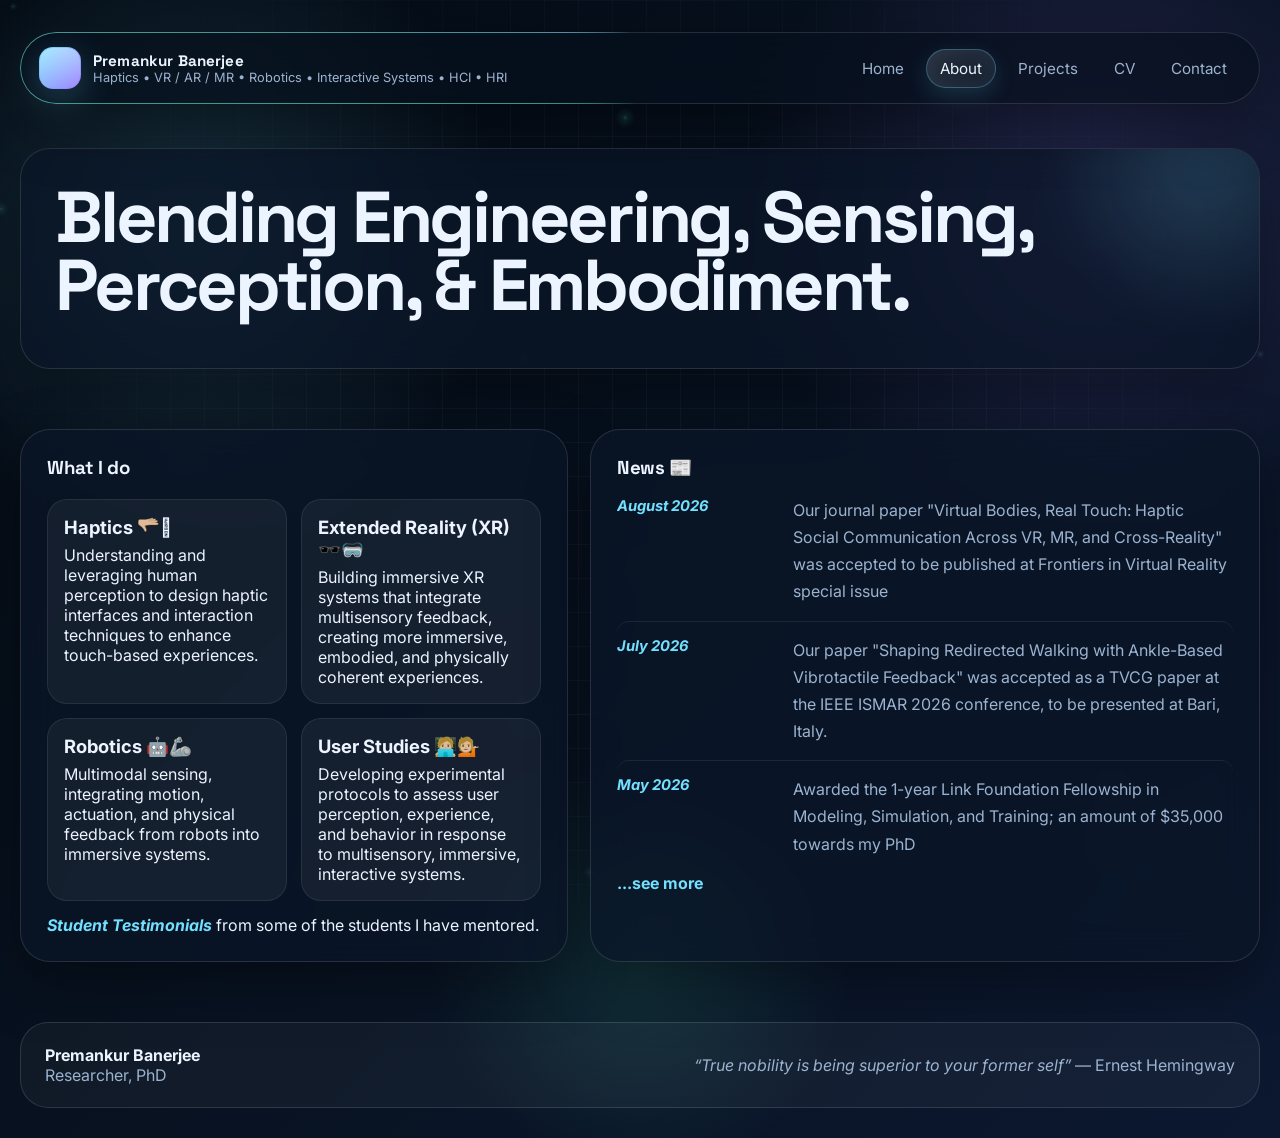
==== commit af0f5b14: "Update about.html" ====
--- a/about.html
+++ b/about.html
@@ -89,6 +89,10 @@
 
           <div class="news-list" id="newsList">
             <div class="news-item">
+              <span class="news-date"><em>August 2026</em></span>
+              <span class="news-text">Our journal paper "Virtual Bodies, Real Touch: Haptic Social Communication Across VR, MR, and Cross-Reality" was accepted to be published at Frontiers in Virtual Reality special issue</span>
+            </div>
+            <div class="news-item">
               <span class="news-date"><em>July 2026</em></span>
               <span class="news-text">Our paper "Shaping Redirected Walking with Ankle-Based Vibrotactile Feedback" was accepted as a TVCG paper at the IEEE ISMAR 2026 conference, to be presented at Bari, Italy.</span>
             </div>
@@ -127,6 +131,11 @@
               <span class="news-date"><em>March 2025</em></span>
               <span class="news-text">Presented our paper "The Impact of Airflow and Multisensory Feedback on Immersion and Cybersickness in a VR Surfing Simulation" at the IEEE VR 2025 Conference in Saint-Malo, France</span>
             </div>
+
+            <div class="news-item">
+              <span class="news-date"><em>July 2024</em></span>
+              <span class="news-text">Presented our paper "Perception and Control of Surfing in Virtual Reality Using a 6-DoF Motion Platform" at the EuroHaptics 2024 Conference in Lille, France</span>
+            </div>
           </div>
 
           <button class="see-more-btn" id="seeMoreBtn" type="button">
--- a/fx.css
+++ b/fx.css
@@ -73,6 +73,7 @@
    you moved.
    ============================================================================= */
 
+/* Page transitions disabled; other animation sections remain active. */
 /* Shared skin for both halves of the wavefront. Glowing energy bands sit on
    both vertical edges, so whichever edge happens to be the working one — the
    leading edge on the way out, the trailing edge on the way in — is lit. */
@@ -114,16 +115,16 @@
 /* Arriving half. A pseudo-element on <html> so it is painted on the very first
    frame — no flash of unstyled content, no JS timing dependency. */
 html.fx::after {
-  content: "";
+  /* content: ""; */
   z-index: 9999;
-  animation: fx-sweep-out 0.72s cubic-bezier(0.16, 1, 0.3, 1) forwards;
+  /* animation: fx-sweep-out 0.72s cubic-bezier(0.16, 1, 0.3, 1) forwards; */
 }
 
 /* Leaving half, created by fx.js and tinted with the DESTINATION colour so the
    handoff between the two pages is seamless. */
 .fx-exit {
   z-index: 9990;
-  animation: fx-sweep-in 0.5s cubic-bezier(0.65, 0, 0.35, 1) forwards;
+  /* animation: fx-sweep-in 0.5s cubic-bezier(0.65, 0, 0.35, 1) forwards; */
 }
 
 @keyframes fx-sweep-in {
@@ -138,7 +139,7 @@
 
 /* Sensor scanline crossing the other axis as the page settles. */
 html.fx::before {
-  content: "";
+  /* content: ""; */
   position: fixed;
   left: 0;
   right: 0;
@@ -148,7 +149,7 @@
   pointer-events: none;
   mix-blend-mode: screen;
   background: linear-gradient(180deg, transparent, var(--fx-scan) 45%, transparent);
-  animation: fx-scan 1.15s cubic-bezier(0.4, 0, 0.2, 1) 0.2s both;
+  /* animation: fx-scan 1.15s cubic-bezier(0.4, 0, 0.2, 1) 0.2s both; */
 }
 
 @keyframes fx-scan {
@@ -160,7 +161,7 @@
 /* The content is carried along by the wave rather than fading in place: it
    leaves in the sweep direction and arrives still moving the same way. */
 html.fx .page {
-  animation: fx-page-in 0.9s cubic-bezier(0.16, 1, 0.3, 1) backwards;
+  /* animation: fx-page-in 0.9s cubic-bezier(0.16, 1, 0.3, 1) backwards; */
 }
 
 @keyframes fx-page-in {
@@ -169,7 +170,7 @@
 }
 
 html.fx-leaving .page {
-  animation: fx-page-out 0.5s cubic-bezier(0.65, 0, 0.35, 1) forwards;
+  /* animation: fx-page-out 0.5s cubic-bezier(0.65, 0, 0.35, 1) forwards; */
 }
 
 @keyframes fx-page-out {
@@ -184,13 +185,13 @@
    `backwards` (not `both`) means the hidden state only exists during the delay
    window — if the animation never runs, content is simply visible. */
 html.fx .page > * {
-  animation: fx-block-in 0.6s var(--fx-ease) backwards;
-}
-html.fx .page > *:nth-child(1)   { animation-delay: 0.06s; }
-html.fx .page > *:nth-child(2)   { animation-delay: 0.14s; }
-html.fx .page > *:nth-child(3)   { animation-delay: 0.21s; }
-html.fx .page > *:nth-child(4)   { animation-delay: 0.27s; }
-html.fx .page > *:nth-child(n+5) { animation-delay: 0.32s; }
+  /* animation: fx-block-in 0.6s var(--fx-ease) backwards; */
+}
+/* html.fx .page > *:nth-child(1)   { animation-delay: 0.06s; } */
+/* html.fx .page > *:nth-child(2)   { animation-delay: 0.14s; } */
+/* html.fx .page > *:nth-child(3)   { animation-delay: 0.21s; } */
+/* html.fx .page > *:nth-child(4)   { animation-delay: 0.27s; } */
+/* html.fx .page > *:nth-child(n+5) { animation-delay: 0.32s; } */
 
 @keyframes fx-block-in {
   from { opacity: 0; transform: translateY(16px); filter: blur(4px); }
@@ -707,7 +708,7 @@
   html.fx *::after {
     animation-duration: 0.001ms !important;
     animation-iteration-count: 1 !important;
-    transition-duration: 0.001ms !important;
+    transition-duration: 0.01ms !important;
   }
 
   html.fx .reveal,
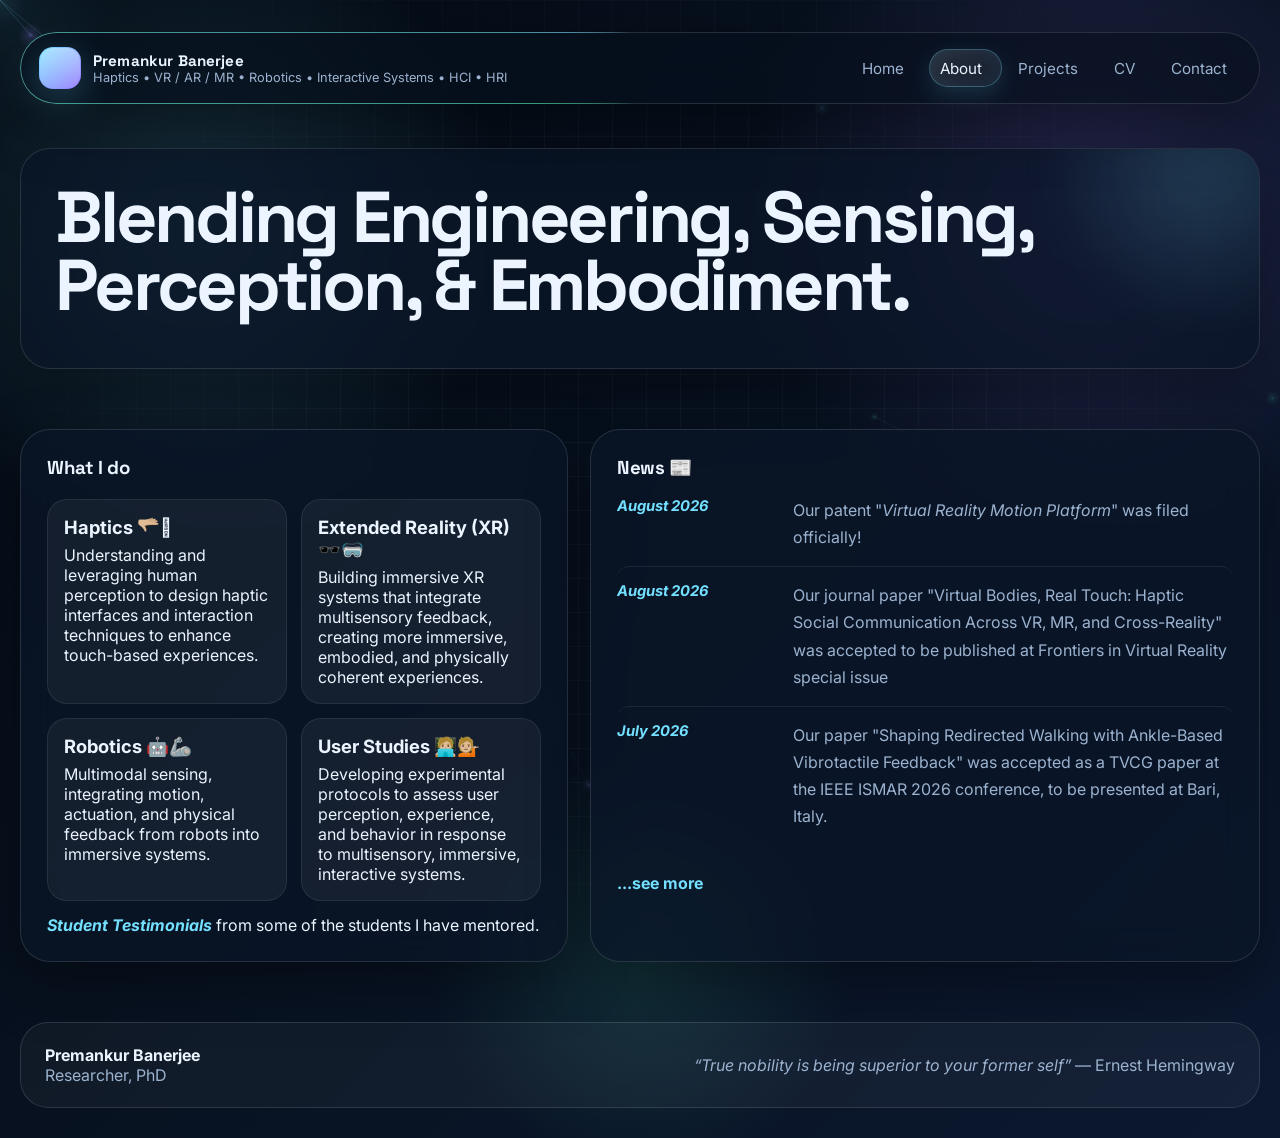
==== commit 6380f46e: "Update about.html" ====
--- a/about.html
+++ b/about.html
@@ -90,6 +90,10 @@
           <div class="news-list" id="newsList">
             <div class="news-item">
               <span class="news-date"><em>August 2026</em></span>
+              <span class="news-text">Our patent "<em>Virtual Reality Motion Platform</em>" was filed officially!</span>
+            </div>
+            <div class="news-item">
+              <span class="news-date"><em>August 2026</em></span>
               <span class="news-text">Our journal paper "Virtual Bodies, Real Touch: Haptic Social Communication Across VR, MR, and Cross-Reality" was accepted to be published at Frontiers in Virtual Reality special issue</span>
             </div>
             <div class="news-item">
